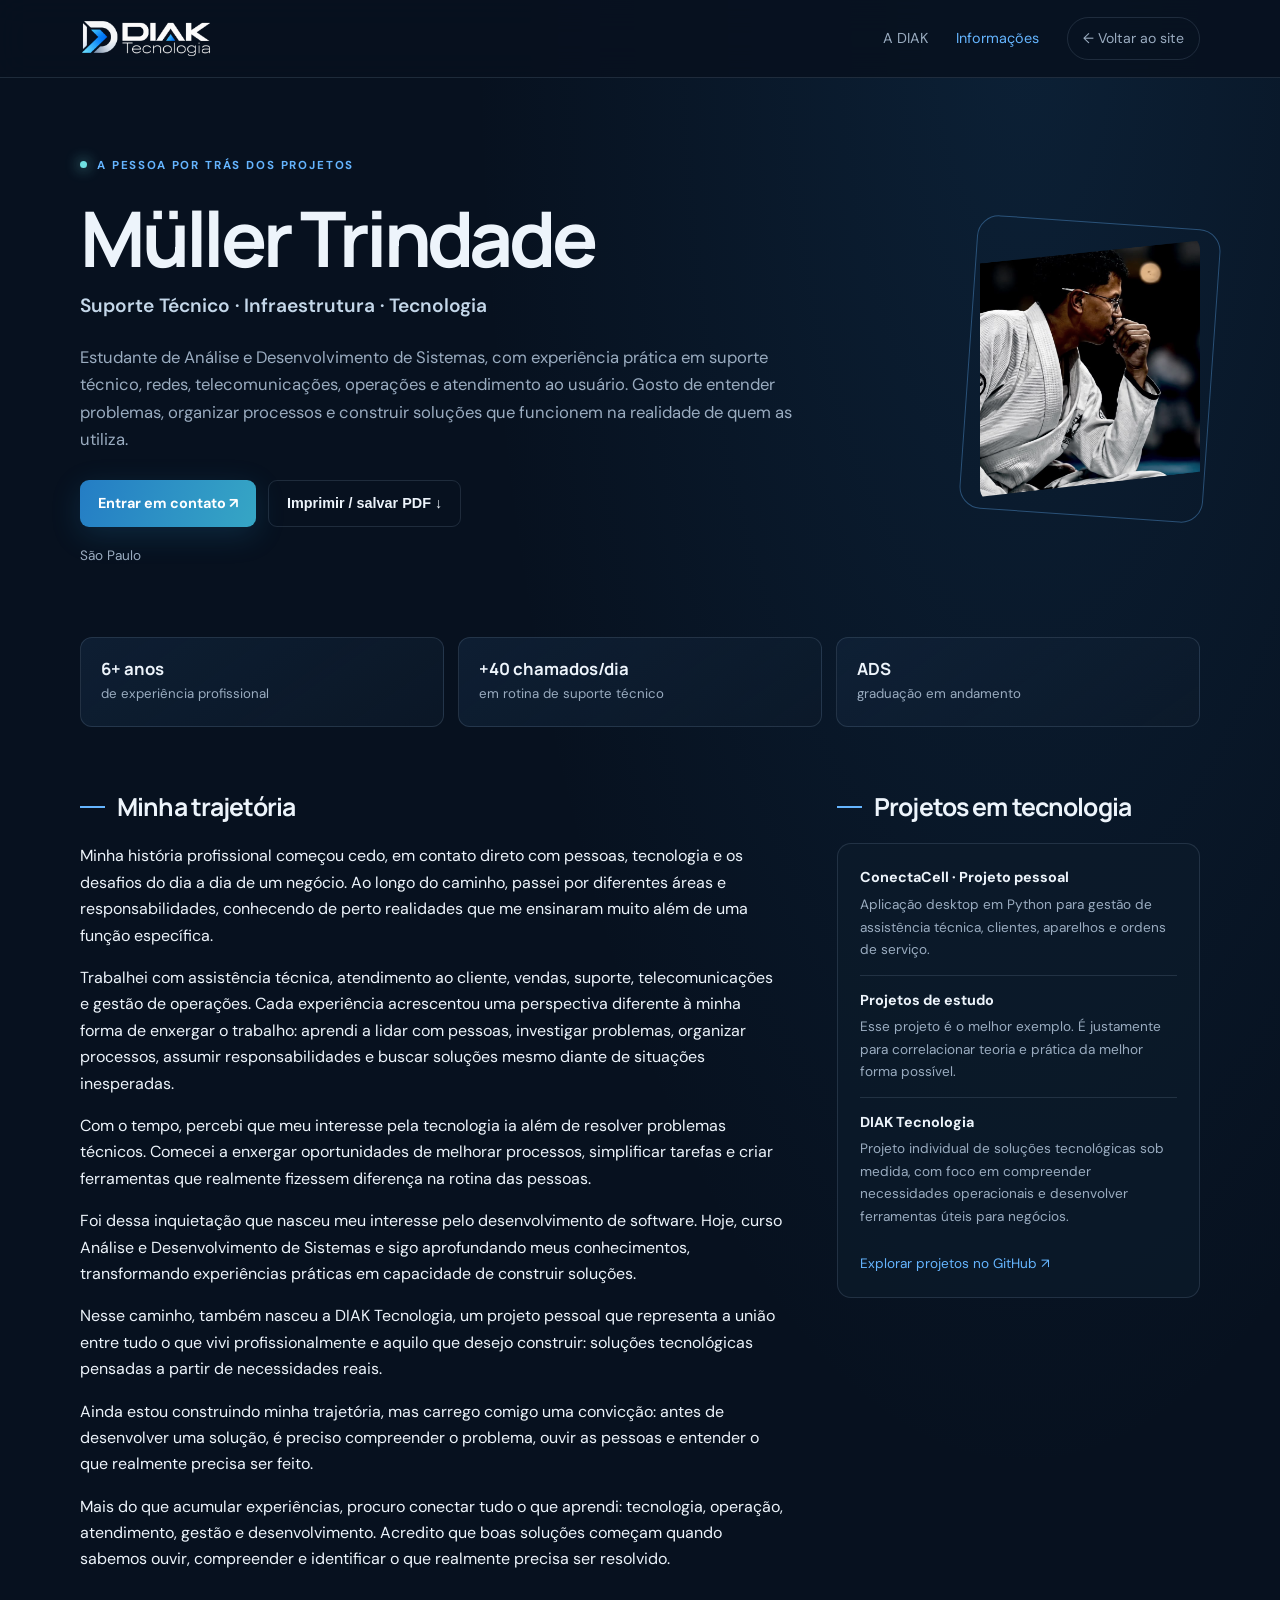
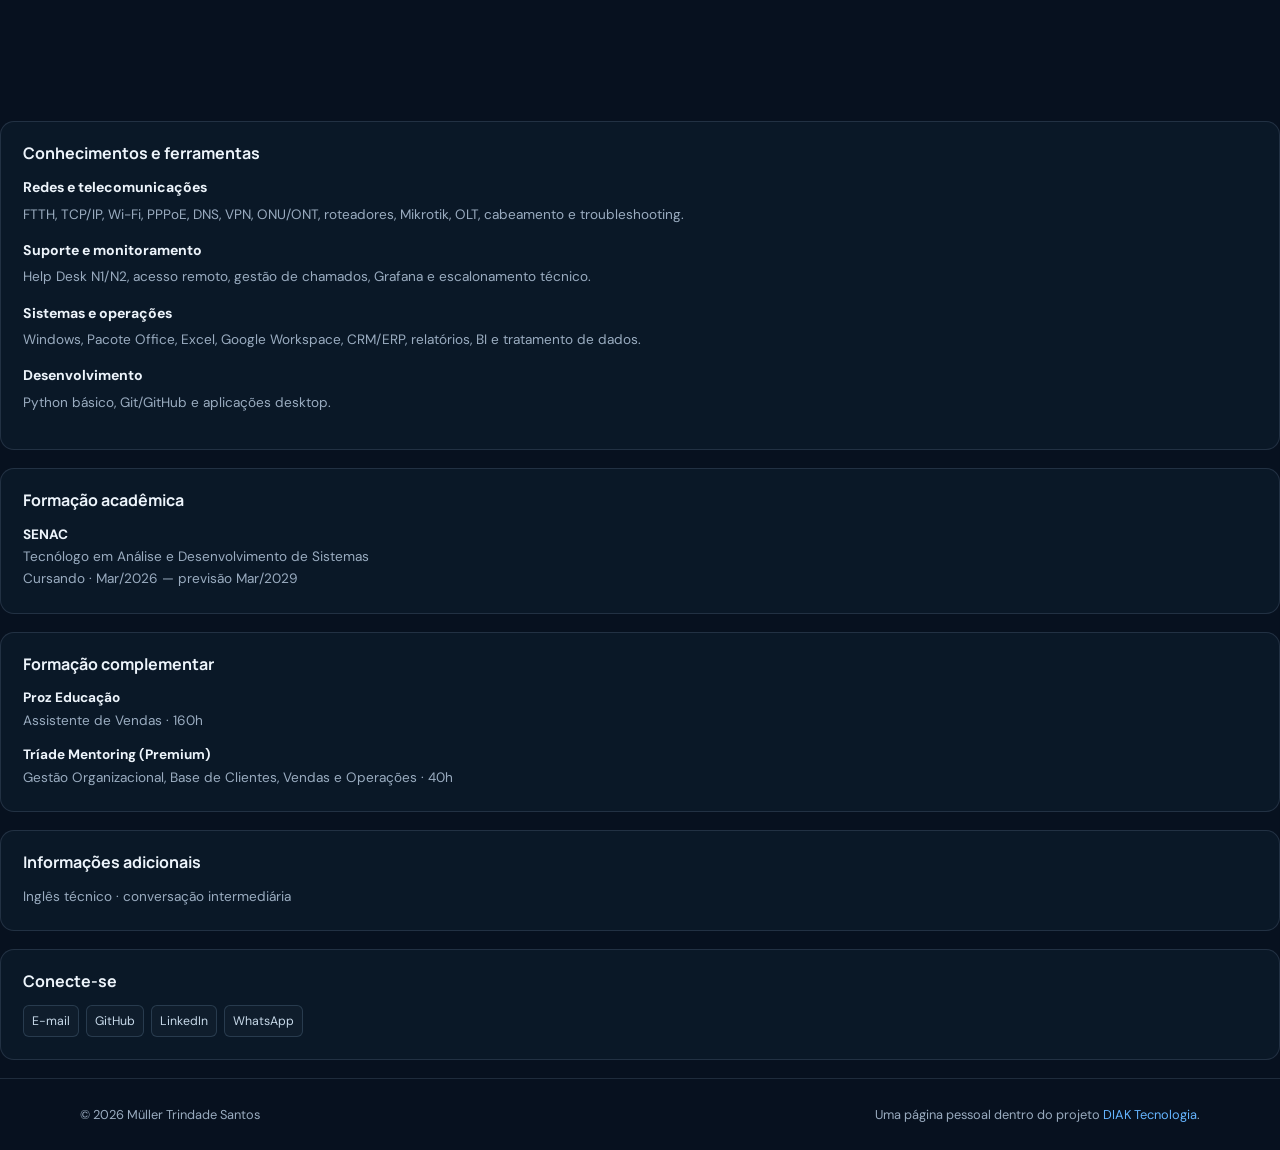
==== curriculo.html @ 53fdacf6 "adicionei a sessão 'sobre mim' e dei uns ajustes no site" ====
<!doctype html>
<html lang="pt-BR">
<head>
  <meta charset="utf-8">
  <meta name="viewport" content="width=device-width, initial-scale=1">
  <meta name="theme-color" content="#07111f">
  <meta name="color-scheme" content="dark">
  <meta name="description" content="Informações profissionais de Müller Trindade — suporte técnico, infraestrutura, telecomunicações e desenvolvimento de software.">
  <meta property="og:type" content="website">
  <meta property="og:title" content="Müller Trindade — Informações">
  <meta property="og:description" content="Experiência em suporte técnico, telecomunicações, operações e desenvolvimento de software.">
  <title>O Müller | DIAK Tecnologia</title>
  <link rel="icon" type="image/svg+xml" href="assets/favicon.svg">
  <link rel="preconnect" href="https://fonts.googleapis.com">
  <link rel="preconnect" href="https://fonts.gstatic.com" crossorigin>
  <link href="https://fonts.googleapis.com/css2?family=DM+Sans:wght@400;500;600;700&family=Manrope:wght@400;500;600;700;800&display=swap" rel="stylesheet">
  <style>
    :root{color-scheme:dark;--bg:#07111f;--surface:#0d1b2b;--surface2:#102238;--line:rgba(173,201,230,.14);--text:#edf4fb;--muted:#9aacc0;--blue:#65b5ff;--cyan:#70e0e2;--max:1120px}
    *{box-sizing:border-box}html{scroll-behavior:smooth}body{margin:0;background:radial-gradient(ellipse at 80% 0%,rgba(35,108,166,.17),transparent 38%),var(--bg);color:var(--text);font-family:'DM Sans',sans-serif;line-height:1.65}a{color:inherit;text-decoration:none}.container{width:min(var(--max),calc(100% - 44px));margin:auto}.skip{position:absolute;left:-9999px}.skip:focus{left:16px;top:16px;background:#fff;color:#07111f;padding:10px;z-index:10}
    .topbar{height:78px;border-bottom:1px solid var(--line);background:rgba(7,17,31,.86);backdrop-filter:blur(16px);position:sticky;top:0;z-index:5}.topbar-inner{height:100%;display:flex;align-items:center;justify-content:space-between}.brand img{width:132px;height:auto;display:block}.nav{display:flex;gap:28px;align-items:center;font-size:.9rem;color:var(--muted)}.nav a:hover,.nav a[aria-current=page]{color:var(--blue)}.back{border:1px solid var(--line);padding:9px 15px;border-radius:999px;font-size:.88rem}.back:hover{border-color:var(--blue);color:var(--blue)}
    .hero{padding:78px 0 56px}.hero-grid{display:grid;grid-template-columns:1fr 260px;gap:56px;align-items:center}.eyebrow,.kicker{font-size:.72rem;letter-spacing:.16em;text-transform:uppercase;color:var(--blue);font-weight:700}.eyebrow:before{content:'';display:inline-block;width:7px;height:7px;border-radius:50%;background:var(--cyan);margin:0 10px 1px 0;box-shadow:0 0 14px var(--cyan)}h1,h2,h3{font-family:Manrope,sans-serif;line-height:1.16;margin:0}h1{font-size:clamp(2.6rem,6vw,4.8rem);letter-spacing:-.055em;margin:18px 0 8px}.role{font-size:clamp(1rem,2vw,1.2rem);color:#c4d7e9;font-weight:600}.intro{max-width:720px;color:var(--muted);font-size:1.04rem;margin:22px 0 26px}.actions{display:flex;gap:12px;flex-wrap:wrap}.btn{display:inline-flex;align-items:center;gap:9px;padding:12px 18px;border-radius:9px;background:linear-gradient(110deg,#247dc5,#36a6c5);color:white;font-weight:700;font-size:.9rem;box-shadow:0 8px 30px rgba(34,133,190,.2)}.btn.secondary{background:transparent;border:1px solid var(--line);box-shadow:none;color:var(--text)}.portrait-wrap{position:relative;justify-self:end}.portrait-wrap:before{content:'';position:absolute;inset:-12px;border:1px solid rgba(101,181,255,.35);border-radius:22px;transform:rotate(4deg)}.portrait{display:block;width:220px;height:270px;object-fit:cover;object-position:center 25%;border-radius:16px;position:relative;filter:saturate(.82)}.location{margin-top:18px;color:var(--muted);font-size:.85rem}
    .quick{display:grid;grid-template-columns:repeat(3,1fr);gap:14px;margin:0 auto 66px}.quick-card{padding:19px 20px;border:1px solid var(--line);border-radius:12px;background:linear-gradient(145deg,rgba(16,34,56,.8),rgba(13,27,43,.65))}.quick-card strong{display:block;font:700 1.05rem Manrope,sans-serif}.quick-card span{font-size:.83rem;color:var(--muted)}
    .content-grid{display:grid;grid-template-columns:minmax(0,1.55fr) minmax(260px,.8fr);gap:54px;padding-bottom:88px}.section{margin-bottom:44px}.section-head{display:flex;align-items:center;gap:12px;margin-bottom:22px}.section-head:before{content:'';width:25px;height:2px;background:var(--blue)}h2{font-size:1.55rem;letter-spacing:-.035em}.timeline{display:grid;gap:22px}.job{padding:0 0 0 20px;border-left:1px solid rgba(101,181,255,.3);position:relative}.job:before{content:'';position:absolute;left:-5px;top:7px;width:9px;height:9px;background:var(--blue);border-radius:50%;box-shadow:0 0 14px rgba(101,181,255,.5)}.job-top{display:flex;justify-content:space-between;gap:16px;align-items:baseline;flex-wrap:wrap}.job h3{font-size:1.03rem}.job time{font-size:.78rem;color:var(--blue);white-space:nowrap}.job .position{color:#c2d2e1;font-size:.9rem;margin:3px 0 8px}.job ul{padding-left:18px;margin:0;color:var(--muted);font-size:.9rem}.job li+li{margin-top:5px}
    .panel{background:rgba(13,27,43,.76);border:1px solid var(--line);border-radius:14px;padding:22px;margin-bottom:18px}.panel h3{font-size:1rem;margin-bottom:14px}.skill{margin:13px 0}.skill strong{display:block;font-size:.88rem;margin-bottom:4px}.skill p,.panel p{margin:0;color:var(--muted);font-size:.85rem}.tag-list{display:flex;flex-wrap:wrap;gap:7px}.tag{font-size:.77rem;color:#c7d9e9;border:1px solid rgba(139,178,215,.2);border-radius:6px;padding:5px 8px;background:rgba(255,255,255,.025)}.project{padding:13px 0;border-top:1px solid var(--line)}.project:first-of-type{border-top:0;padding-top:0}.project strong{display:block;font-size:.9rem}.project p{margin-top:4px}.education{color:var(--muted);font-size:.88rem}.education strong{color:var(--text);display:block}.footer{border-top:1px solid var(--line);padding:25px 0;color:var(--muted);font-size:.8rem}.footer-inner{display:flex;justify-content:space-between;gap:16px;flex-wrap:wrap}.footer a{color:var(--blue)}
    @media(max-width:760px){.container{width:min(100% - 32px,var(--max))}.topbar{height:68px}.nav{gap:14px;font-size:.8rem}.nav a:first-child{display:none}.hero{padding:54px 0 38px}.hero-grid{grid-template-columns:1fr 120px;gap:20px}.portrait{width:116px;height:150px}.portrait-wrap:before{inset:-7px}.intro{font-size:.95rem}.quick{gap:8px;margin-bottom:48px}.quick-card{padding:13px 11px}.quick-card strong{font-size:.9rem}.quick-card span{font-size:.72rem}.content-grid{grid-template-columns:1fr;gap:0;padding-bottom:55px}.side-column{display:grid;grid-template-columns:1fr 1fr;gap:12px}.panel{margin:0;padding:17px}.job-top{display:block}.job time{display:block;margin-top:3px}}
    @media(max-width:440px){.hero-grid{grid-template-columns:1fr 94px}.portrait{width:92px;height:124px}.nav{gap:10px}.back{padding:8px 11px}.quick{grid-template-columns:1fr}.quick-card{display:flex;justify-content:space-between;align-items:center}.side-column{grid-template-columns:1fr}h1{font-size:2.55rem}}
    @media print{body{background:#fff;color:#172433}.topbar,.actions,.footer{display:none}.hero{padding:24px 0}.intro,.job ul,.job .position,.panel p,.education{color:#435466}.quick-card,.panel{background:#fff;border-color:#ccd6df}.tag{color:#24384b;border-color:#ccd6df}.portrait-wrap:before{display:none}.portrait{width:130px;height:160px}.content-grid{gap:30px}.section{break-inside:avoid}.job{break-inside:avoid}}
  </style>
</head>
<body>
  <a class="skip" href="#conteudo">Ir para o conteúdo</a>
  <header class="topbar"><div class="container topbar-inner"><a class="brand" href="index.html" aria-label="DIAK Tecnologia — página inicial"><img src="assets/logo-para-fundo-escuro.png" alt="DIAK Tecnologia"></a><nav class="nav" aria-label="Navegação"><a href="index.html#sobre">A DIAK</a><a href="#experiencia" aria-current="page">Informações</a><a class="back" href="index.html">← Voltar ao site</a></nav></div></header>
  <main id="conteudo">
    <section class="hero"><div class="container hero-grid"><div><div class="eyebrow">A PESSOA POR TRÁS DOS PROJETOS</div><h1>Müller Trindade<br></h1><div class="role">Suporte Técnico · Infraestrutura · Tecnologia</div><p class="intro">Estudante de Análise e Desenvolvimento de Sistemas, com experiência prática em suporte técnico, redes, telecomunicações, operações e atendimento ao usuário. Gosto de entender problemas, organizar processos e construir soluções que funcionem na realidade de quem as utiliza.</p><div class="actions"><a class="btn" href="mailto:mullerrubenstrindade@gmail.com">Entrar em contato ↗</a><button class="btn secondary" type="button" onclick="window.print()">Imprimir / salvar PDF ↓</button></div><p class="location"> São Paulo </p></div><div class="portrait-wrap"><img class="portrait" src="assets/muller-trindade1.jpeg" alt="Retrato de Müller Trindade"></div></div></section>
    <div class="container"><section class="quick" aria-label="Destaques profissionais"><div class="quick-card"><strong>6+ anos</strong><span>de experiência profissional</span></div><div class="quick-card"><strong>+40 chamados/dia</strong><span>em rotina de suporte técnico</span></div><div class="quick-card"><strong>ADS</strong><span>graduação em andamento</span></div></section></div>
    <div class="container content-grid">
      
<section class="section" id="trajetoria">
  <div class="section-head">
    <h2>Minha trajetória</h2>
  </div>

  <div class="trajectory-content">
    <p>
        Minha história profissional começou cedo, em contato direto com pessoas, tecnologia e os desafios do dia a dia de um negócio. Ao longo do caminho, passei por diferentes áreas e responsabilidades, conhecendo de perto realidades que me ensinaram muito além de uma função específica.</p><p>Trabalhei com assistência técnica, atendimento ao cliente, vendas, suporte, telecomunicações e gestão de operações. Cada experiência acrescentou uma perspectiva diferente à minha forma de enxergar o trabalho: aprendi a lidar com pessoas, investigar problemas, organizar processos, assumir responsabilidades e buscar soluções mesmo diante de situações inesperadas.</p><p>Com o tempo, percebi que meu interesse pela tecnologia ia além de resolver problemas técnicos. Comecei a enxergar oportunidades de melhorar processos, simplificar tarefas e criar ferramentas que realmente fizessem diferença na rotina das pessoas.</p><p>Foi dessa inquietação que nasceu meu interesse pelo desenvolvimento de software. Hoje, curso Análise e Desenvolvimento de Sistemas e sigo aprofundando meus conhecimentos, transformando experiências práticas em capacidade de construir soluções.    </p><p>Nesse caminho, também nasceu a DIAK Tecnologia, um projeto pessoal que representa a união entre tudo o que vivi profissionalmente e aquilo que desejo construir: soluções tecnológicas pensadas a partir de necessidades reais.    </p><p>
        Ainda estou construindo minha trajetória, mas carrego comigo uma convicção: antes de desenvolver uma solução, é preciso compreender o problema, ouvir as pessoas e entender o que realmente precisa ser feito.<p>Mais do que acumular experiências, procuro conectar tudo o que aprendi: tecnologia, operação, atendimento, gestão e desenvolvimento. Acredito que boas soluções começam quando sabemos ouvir, compreender e identificar o que realmente precisa ser resolvido.     
    </p>
  </div>
</section></section>
        <section class="section"><div class="section-head"><h2>Projetos em tecnologia</h2></div><div class="panel"><div class="project"><strong>ConectaCell · Projeto pessoal</strong><p>Aplicação desktop em Python para gestão de assistência técnica, clientes, aparelhos e ordens de serviço.</p></div><div class="project"><strong>Projetos de estudo</strong><p>Esse projeto é o melhor exemplo. É justamente para correlacionar teoria e prática da melhor forma possível.</p></div><div class="project"><strong>DIAK Tecnologia</strong><p>Projeto individual de soluções tecnológicas sob medida, com foco em compreender necessidades operacionais e desenvolver ferramentas úteis para negócios.</p></div><p style="margin-top:12px"><a href="https://github.com/mullerrtrindade" target="_blank" rel="noopener noreferrer" style="color:var(--blue)">Explorar projetos no GitHub ↗</a></p></div></section>
      </div>
      <aside class="side-column">
        <section class="panel"><h3>Conhecimentos e ferramentas</h3><div class="skill"><strong>Redes e telecomunicações</strong><p>FTTH, TCP/IP, Wi-Fi, PPPoE, DNS, VPN, ONU/ONT, roteadores, Mikrotik, OLT, cabeamento e troubleshooting.</p></div><div class="skill"><strong>Suporte e monitoramento</strong><p>Help Desk N1/N2, acesso remoto, gestão de chamados, Grafana e escalonamento técnico.</p></div><div class="skill"><strong>Sistemas e operações</strong><p>Windows, Pacote Office, Excel, Google Workspace, CRM/ERP, relatórios, BI e tratamento de dados.</p></div><div class="skill"><strong>Desenvolvimento</strong><p>Python básico, Git/GitHub e aplicações desktop.</p></div></section>
        <section class="panel"><h3>Formação acadêmica</h3><p class="education"><strong>SENAC</strong>Tecnólogo em Análise e Desenvolvimento de Sistemas<br>Cursando · Mar/2026 — previsão Mar/2029</p></section>
        <section class="panel"><h3>Formação complementar</h3><p class="education"><strong>Proz Educação</strong>Assistente de Vendas · 160h</p><p class="education" style="margin-top:12px"><strong>Tríade Mentoring (Premium)</strong>Gestão Organizacional, Base de Clientes, Vendas e Operações · 40h</p></section>
        <section class="panel"><h3>Informações adicionais</h3><p>Inglês técnico · conversação intermediária</p></section>
        <section class="panel"><h3>Conecte-se</h3><div class="tag-list"><a class="tag" href="mailto:mullerrubenstrindade@gmail.com">E-mail</a><a class="tag" href="https://github.com/mullerrtrindade" target="_blank" rel="noopener noreferrer">GitHub</a><a class="tag" href="https://linkedin.com/in/mullerrtrindade" target="_blank" rel="noopener noreferrer">LinkedIn</a><a class="tag" href="https://wa.me/5511913634616" target="_blank" rel="noopener noreferrer">WhatsApp</a></div></section>
      </aside>
    </div>
  </main>
  <footer class="footer"><div class="container footer-inner"><span>© 2026 Müller Trindade Santos</span><span>Uma página pessoal dentro do projeto <a href="index.html">DIAK Tecnologia</a>.</span></div></footer>
</body>
</html>
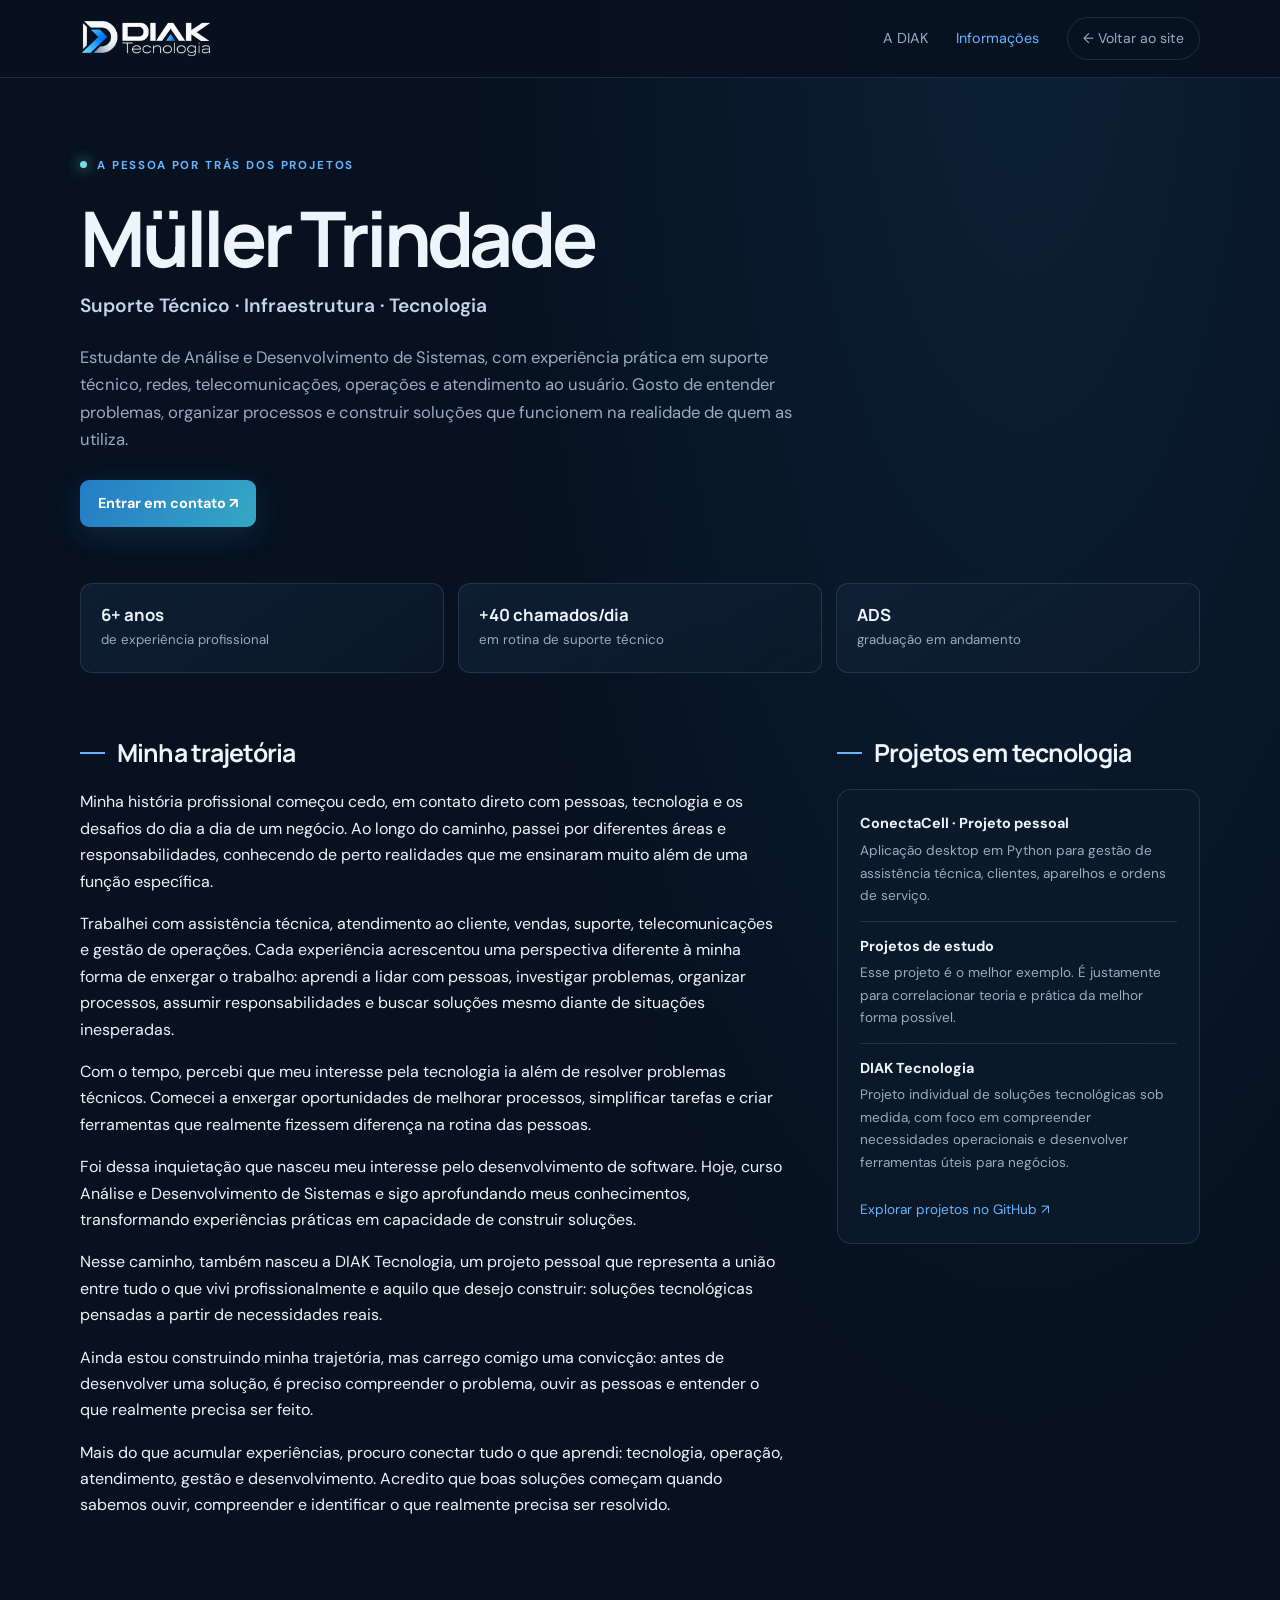
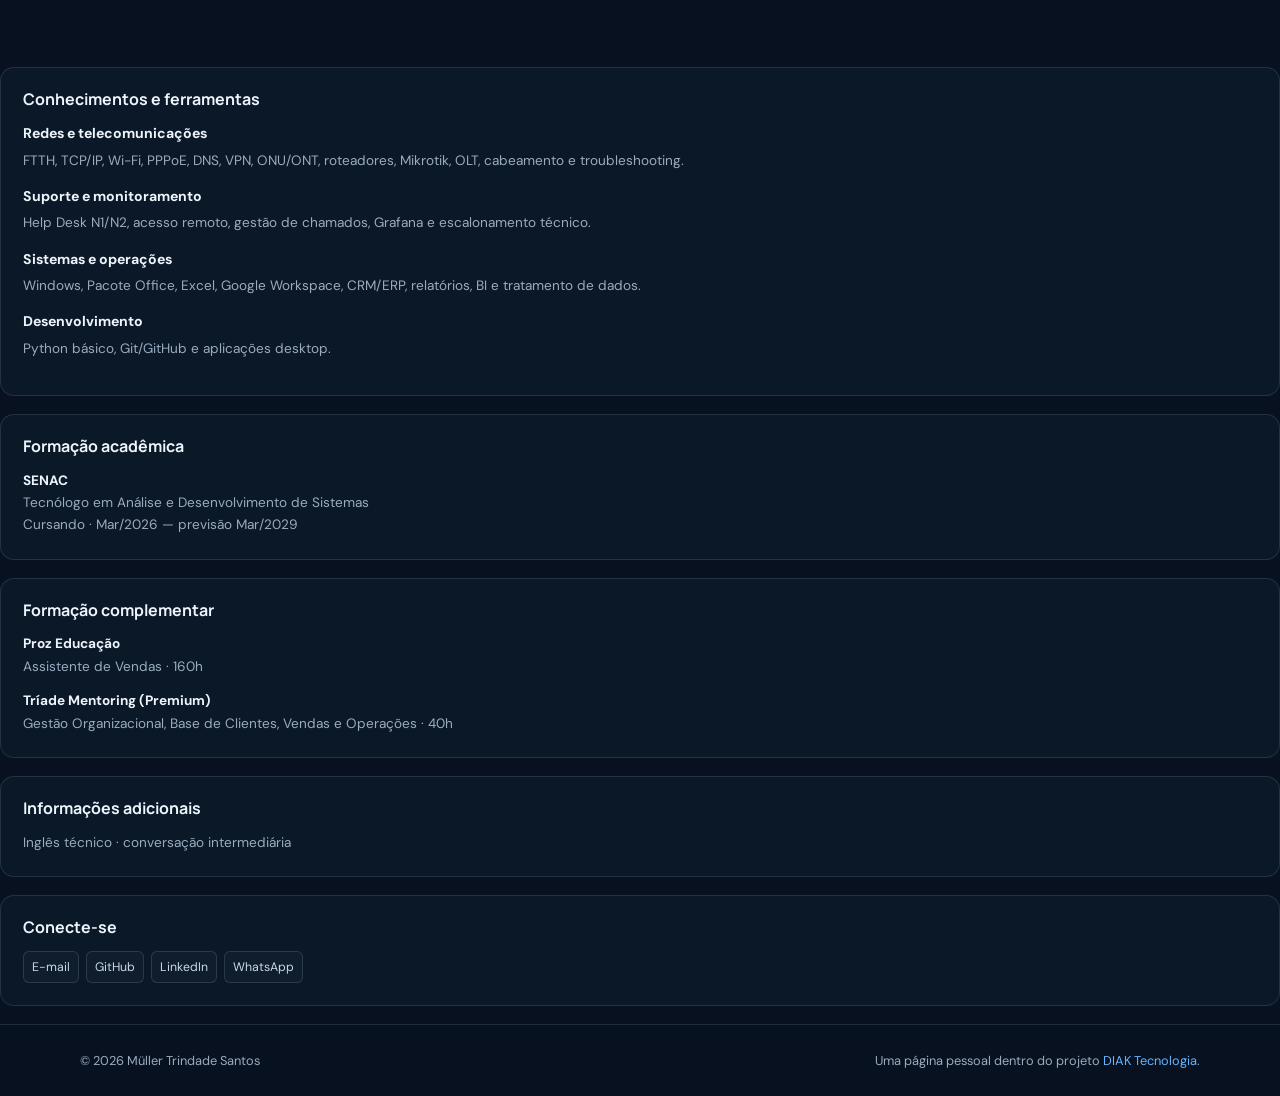
==== commit 0c2116e2: "função impressão removida" ====
--- a/curriculo.html
+++ b/curriculo.html
@@ -31,7 +31,7 @@
   <a class="skip" href="#conteudo">Ir para o conteúdo</a>
   <header class="topbar"><div class="container topbar-inner"><a class="brand" href="index.html" aria-label="DIAK Tecnologia — página inicial"><img src="assets/logo-para-fundo-escuro.png" alt="DIAK Tecnologia"></a><nav class="nav" aria-label="Navegação"><a href="index.html#sobre">A DIAK</a><a href="#experiencia" aria-current="page">Informações</a><a class="back" href="index.html">← Voltar ao site</a></nav></div></header>
   <main id="conteudo">
-    <section class="hero"><div class="container hero-grid"><div><div class="eyebrow">A PESSOA POR TRÁS DOS PROJETOS</div><h1>Müller Trindade<br></h1><div class="role">Suporte Técnico · Infraestrutura · Tecnologia</div><p class="intro">Estudante de Análise e Desenvolvimento de Sistemas, com experiência prática em suporte técnico, redes, telecomunicações, operações e atendimento ao usuário. Gosto de entender problemas, organizar processos e construir soluções que funcionem na realidade de quem as utiliza.</p><div class="actions"><a class="btn" href="mailto:mullerrubenstrindade@gmail.com">Entrar em contato ↗</a><button class="btn secondary" type="button" onclick="window.print()">Imprimir / salvar PDF ↓</button></div><p class="location"> São Paulo </p></div><div class="portrait-wrap"><img class="portrait" src="assets/muller-trindade1.jpeg" alt="Retrato de Müller Trindade"></div></div></section>
+    <section class="hero"><div class="container hero-grid"><div><div class="eyebrow">A PESSOA POR TRÁS DOS PROJETOS</div><h1>Müller Trindade<br></h1><div class="role">Suporte Técnico · Infraestrutura · Tecnologia</div><p class="intro">Estudante de Análise e Desenvolvimento de Sistemas, com experiência prática em suporte técnico, redes, telecomunicações, operações e atendimento ao usuário. Gosto de entender problemas, organizar processos e construir soluções que funcionem na realidade de quem as utiliza.</p><div class="actions"><a class="btn" href="mailto:mullerrubenstrindade@gmail.com">Entrar em contato ↗</a></section>
     <div class="container"><section class="quick" aria-label="Destaques profissionais"><div class="quick-card"><strong>6+ anos</strong><span>de experiência profissional</span></div><div class="quick-card"><strong>+40 chamados/dia</strong><span>em rotina de suporte técnico</span></div><div class="quick-card"><strong>ADS</strong><span>graduação em andamento</span></div></section></div>
     <div class="container content-grid">
       
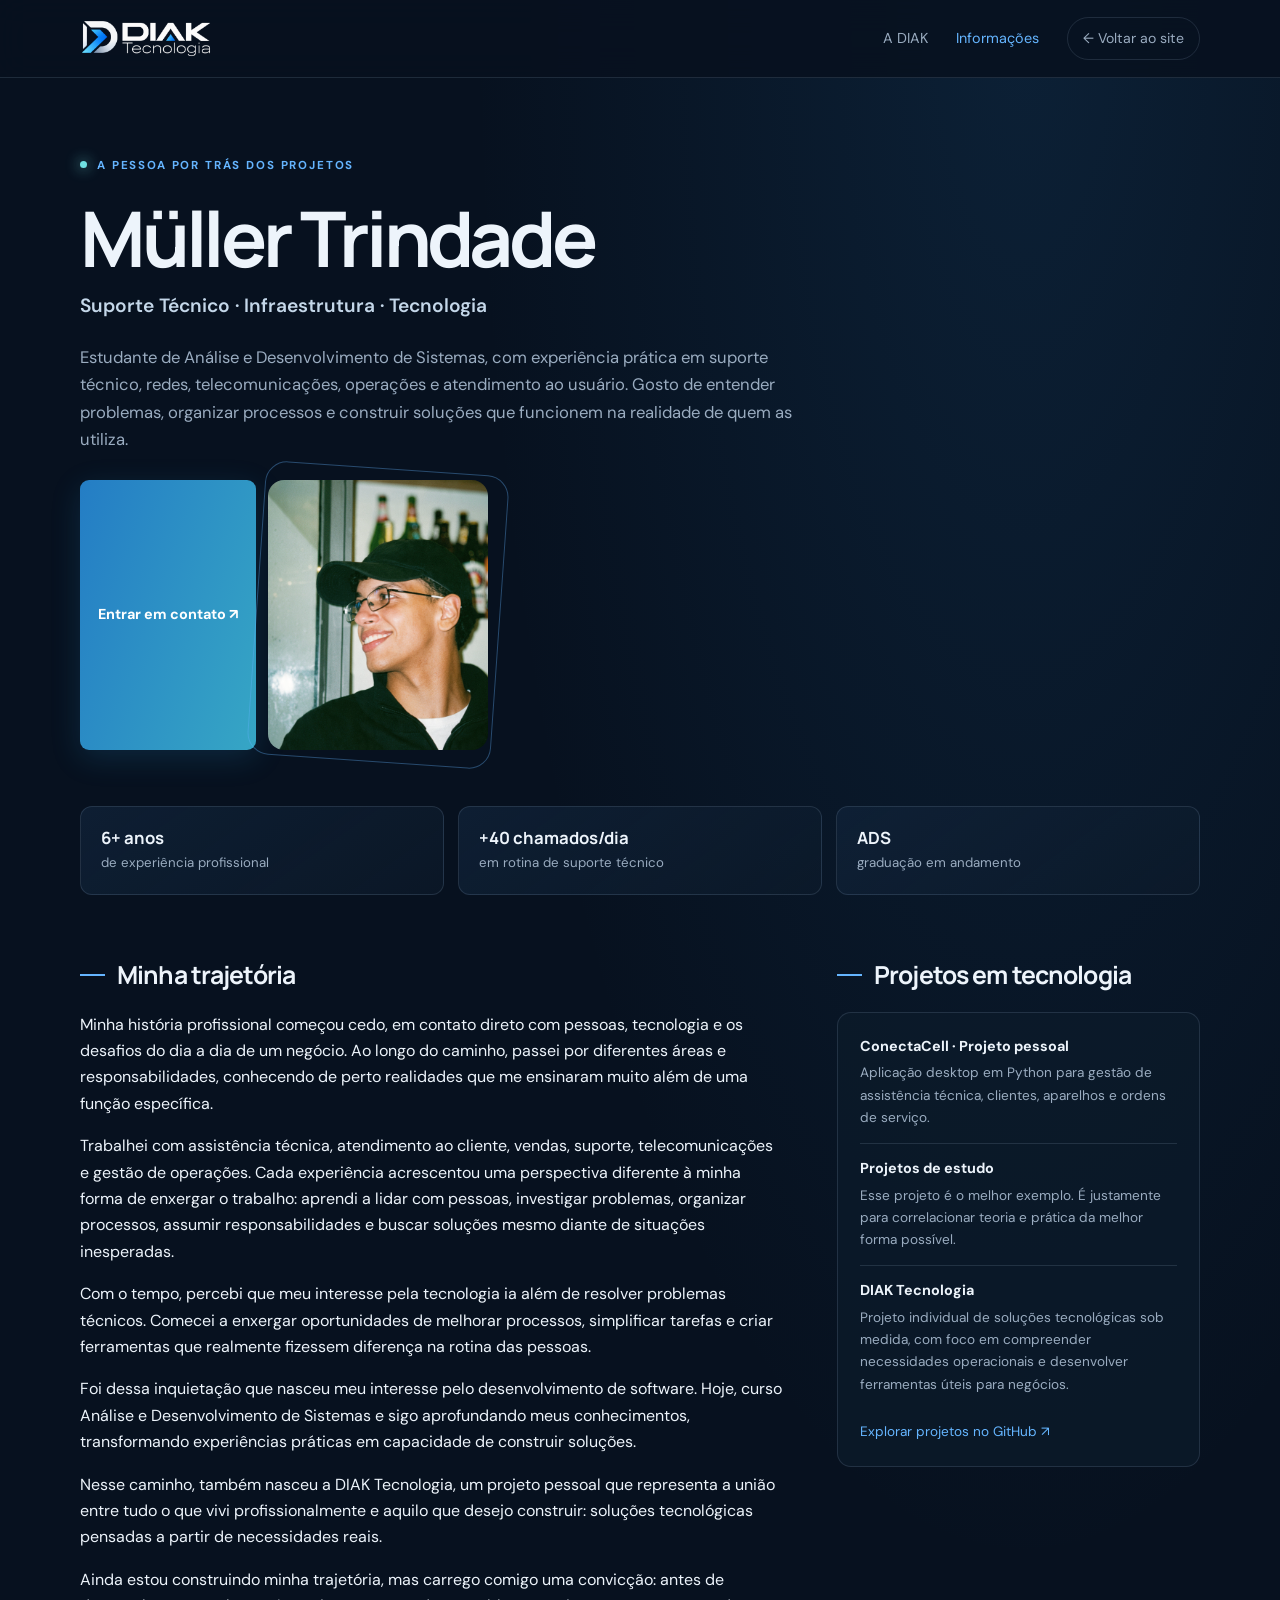
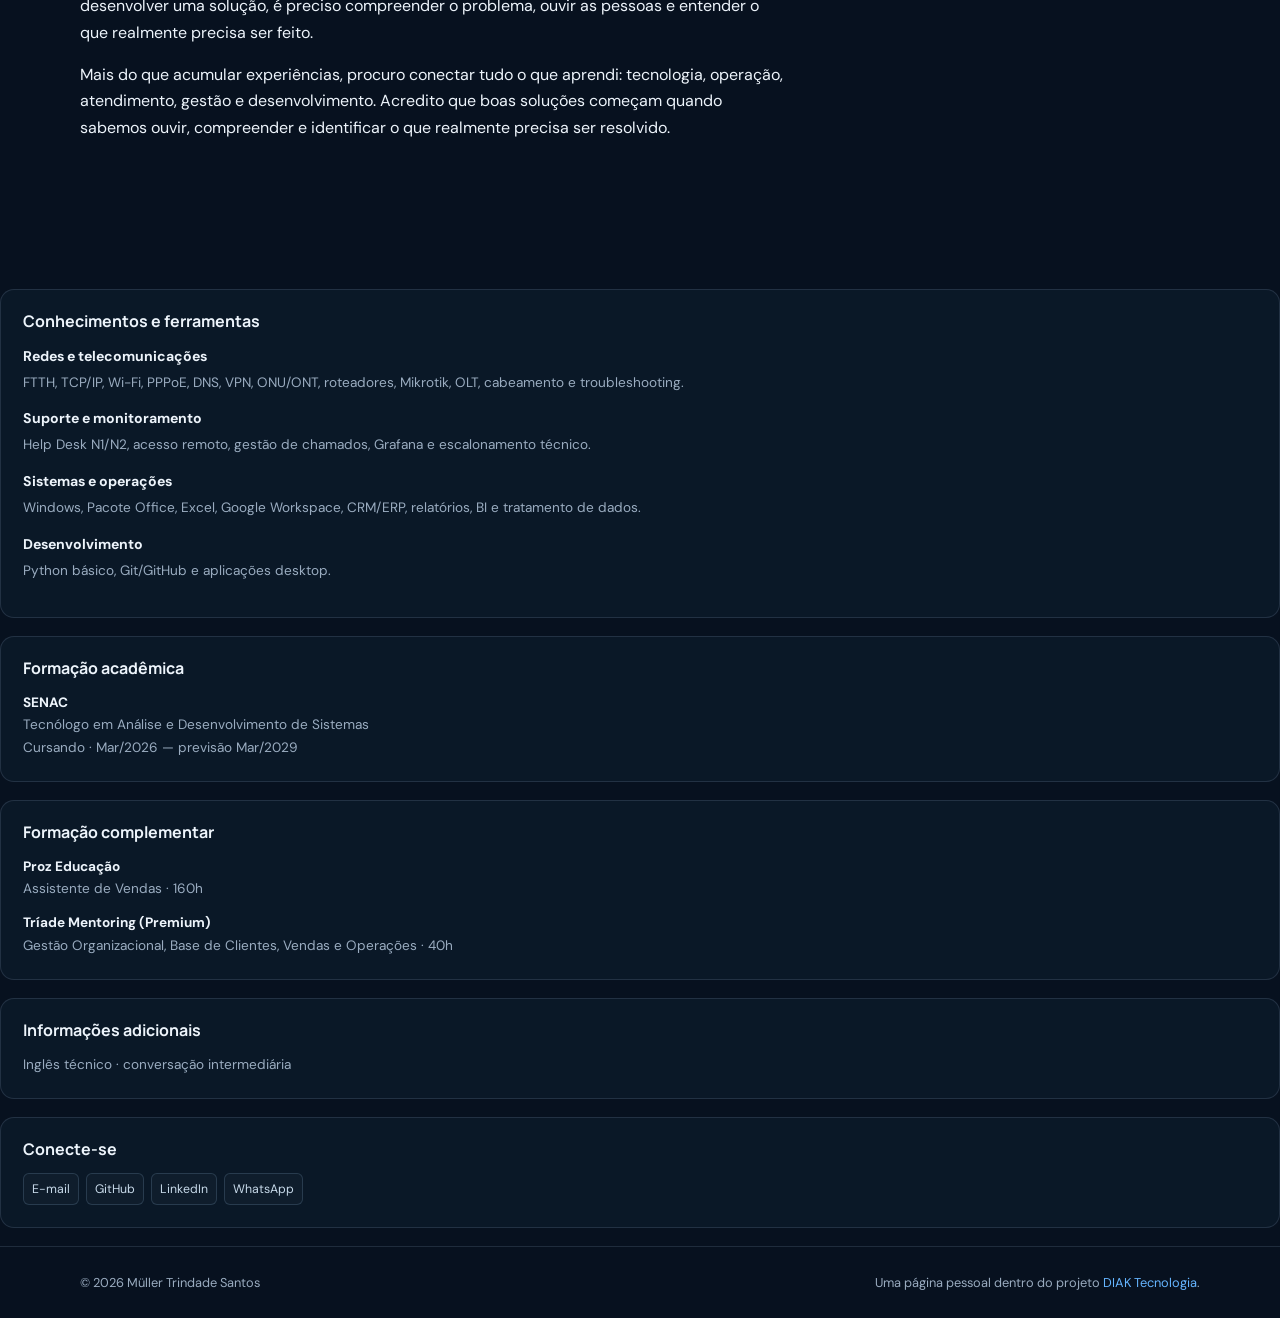
==== commit ab012740: "Adicionei a foto novamente, havia removido sem querer kkkkk" ====
--- a/curriculo.html
+++ b/curriculo.html
@@ -31,7 +31,7 @@
   <a class="skip" href="#conteudo">Ir para o conteúdo</a>
   <header class="topbar"><div class="container topbar-inner"><a class="brand" href="index.html" aria-label="DIAK Tecnologia — página inicial"><img src="assets/logo-para-fundo-escuro.png" alt="DIAK Tecnologia"></a><nav class="nav" aria-label="Navegação"><a href="index.html#sobre">A DIAK</a><a href="#experiencia" aria-current="page">Informações</a><a class="back" href="index.html">← Voltar ao site</a></nav></div></header>
   <main id="conteudo">
-    <section class="hero"><div class="container hero-grid"><div><div class="eyebrow">A PESSOA POR TRÁS DOS PROJETOS</div><h1>Müller Trindade<br></h1><div class="role">Suporte Técnico · Infraestrutura · Tecnologia</div><p class="intro">Estudante de Análise e Desenvolvimento de Sistemas, com experiência prática em suporte técnico, redes, telecomunicações, operações e atendimento ao usuário. Gosto de entender problemas, organizar processos e construir soluções que funcionem na realidade de quem as utiliza.</p><div class="actions"><a class="btn" href="mailto:mullerrubenstrindade@gmail.com">Entrar em contato ↗</a></section>
+    <section class="hero"><div class="container hero-grid"><div><div class="eyebrow">A PESSOA POR TRÁS DOS PROJETOS</div><h1>Müller Trindade<br></h1><div class="role">Suporte Técnico · Infraestrutura · Tecnologia</div><p class="intro">Estudante de Análise e Desenvolvimento de Sistemas, com experiência prática em suporte técnico, redes, telecomunicações, operações e atendimento ao usuário. Gosto de entender problemas, organizar processos e construir soluções que funcionem na realidade de quem as utiliza.</p><div class="actions"><a class="btn" href="mailto:mullerrubenstrindade@gmail.com">Entrar em contato ↗</a><div class="portrait-wrap"><img class="portrait" src="assets/muller-trindade.jpeg" alt="Retrato de Müller Trindade"></div></div></section>
     <div class="container"><section class="quick" aria-label="Destaques profissionais"><div class="quick-card"><strong>6+ anos</strong><span>de experiência profissional</span></div><div class="quick-card"><strong>+40 chamados/dia</strong><span>em rotina de suporte técnico</span></div><div class="quick-card"><strong>ADS</strong><span>graduação em andamento</span></div></section></div>
     <div class="container content-grid">
       
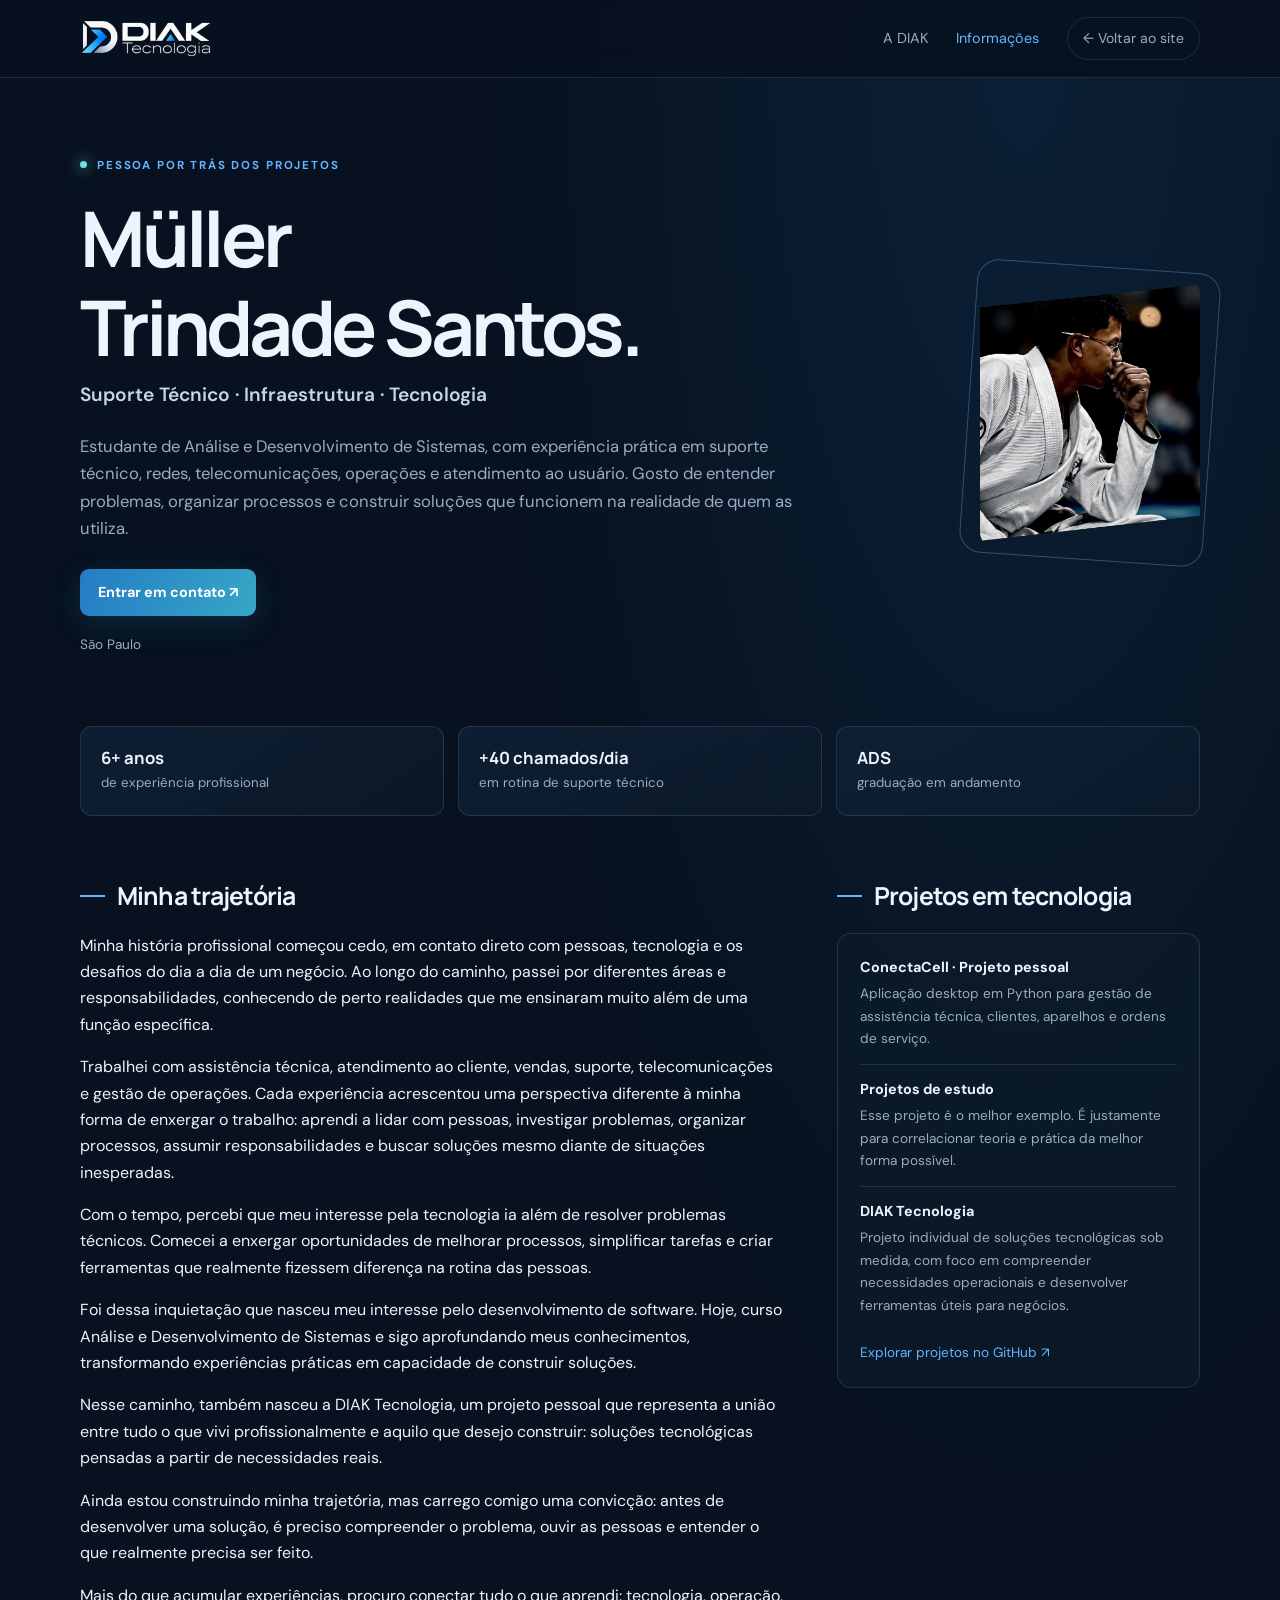
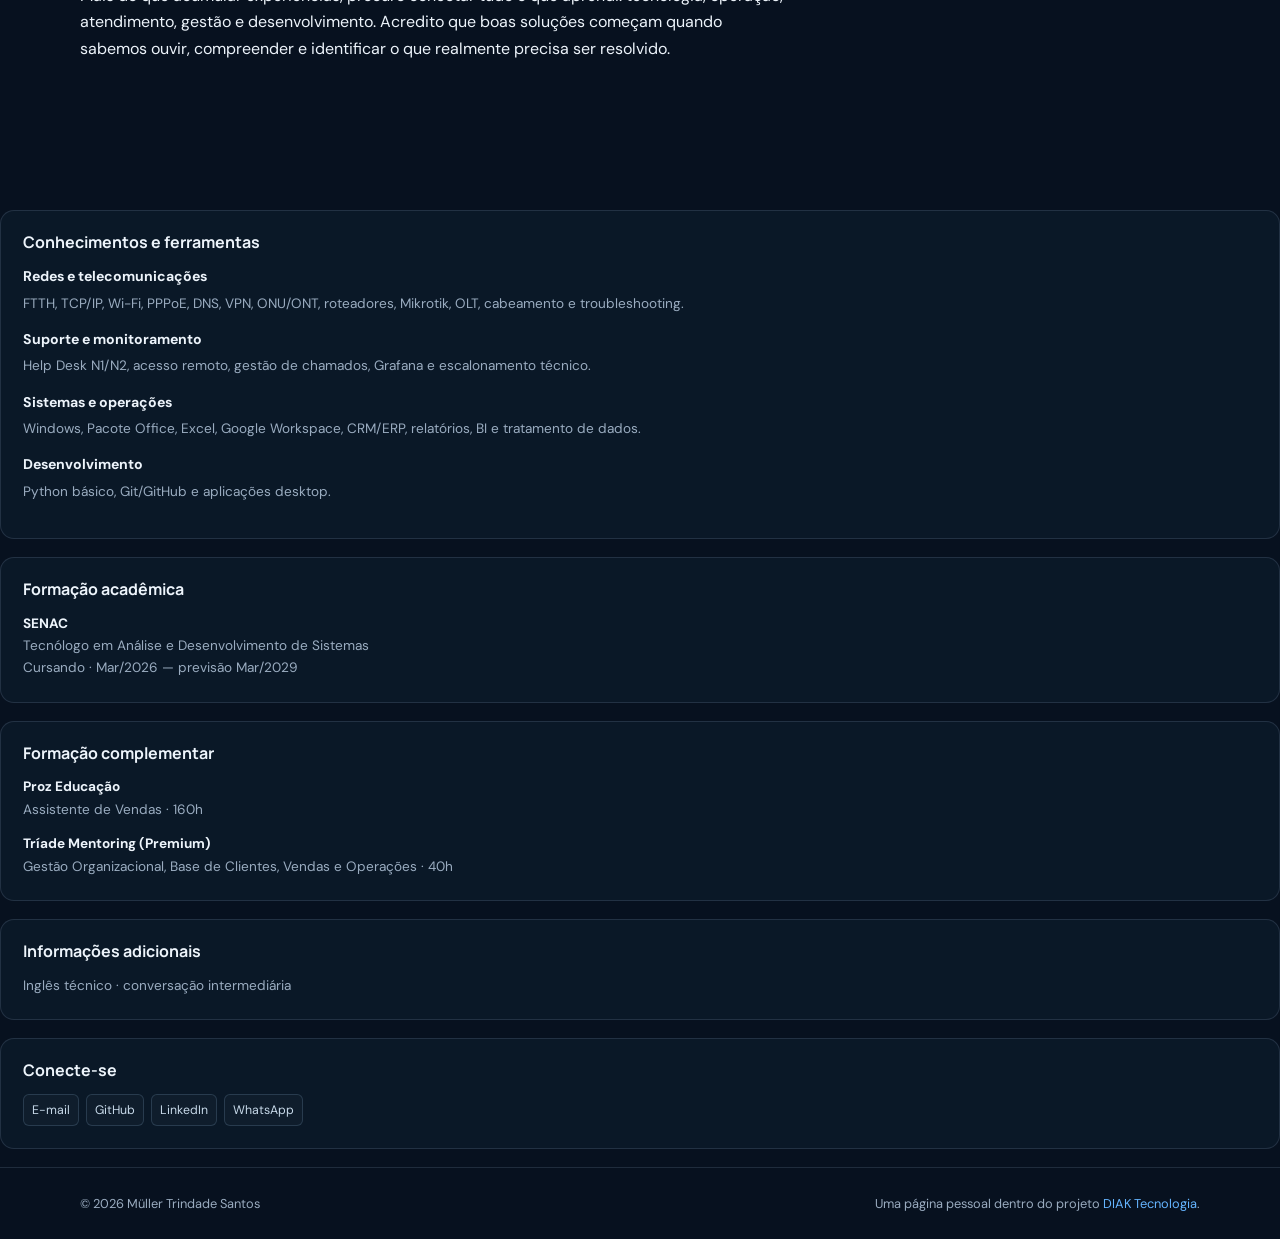
==== commit 8c6bfbbb: "erro na formatação do html corrigido kkkkkkkk" ====
--- a/curriculo.html
+++ b/curriculo.html
@@ -31,7 +31,7 @@
   <a class="skip" href="#conteudo">Ir para o conteúdo</a>
   <header class="topbar"><div class="container topbar-inner"><a class="brand" href="index.html" aria-label="DIAK Tecnologia — página inicial"><img src="assets/logo-para-fundo-escuro.png" alt="DIAK Tecnologia"></a><nav class="nav" aria-label="Navegação"><a href="index.html#sobre">A DIAK</a><a href="#experiencia" aria-current="page">Informações</a><a class="back" href="index.html">← Voltar ao site</a></nav></div></header>
   <main id="conteudo">
-    <section class="hero"><div class="container hero-grid"><div><div class="eyebrow">A PESSOA POR TRÁS DOS PROJETOS</div><h1>Müller Trindade<br></h1><div class="role">Suporte Técnico · Infraestrutura · Tecnologia</div><p class="intro">Estudante de Análise e Desenvolvimento de Sistemas, com experiência prática em suporte técnico, redes, telecomunicações, operações e atendimento ao usuário. Gosto de entender problemas, organizar processos e construir soluções que funcionem na realidade de quem as utiliza.</p><div class="actions"><a class="btn" href="mailto:mullerrubenstrindade@gmail.com">Entrar em contato ↗</a><div class="portrait-wrap"><img class="portrait" src="assets/muller-trindade.jpeg" alt="Retrato de Müller Trindade"></div></div></section>
+    <section class="hero"><div class="container hero-grid"><div><div class="eyebrow">PESSOA POR TRÁS DOS PROJETOS</div><h1>Müller<br>Trindade Santos.</h1><div class="role">Suporte Técnico · Infraestrutura · Tecnologia</div><p class="intro">Estudante de Análise e Desenvolvimento de Sistemas, com experiência prática em suporte técnico, redes, telecomunicações, operações e atendimento ao usuário. Gosto de entender problemas, organizar processos e construir soluções que funcionem na realidade de quem as utiliza.</p><div class="actions"><a class="btn" href="mailto:mullerrubenstrindade@gmail.com">Entrar em contato ↗</a></div><p class="location">São Paulo </p></div><div class="portrait-wrap"><img class="portrait" src="assets/muller-trindade1.jpeg" alt="Retrato de Müller Trindade"></div></div></section>
     <div class="container"><section class="quick" aria-label="Destaques profissionais"><div class="quick-card"><strong>6+ anos</strong><span>de experiência profissional</span></div><div class="quick-card"><strong>+40 chamados/dia</strong><span>em rotina de suporte técnico</span></div><div class="quick-card"><strong>ADS</strong><span>graduação em andamento</span></div></section></div>
     <div class="container content-grid">
       
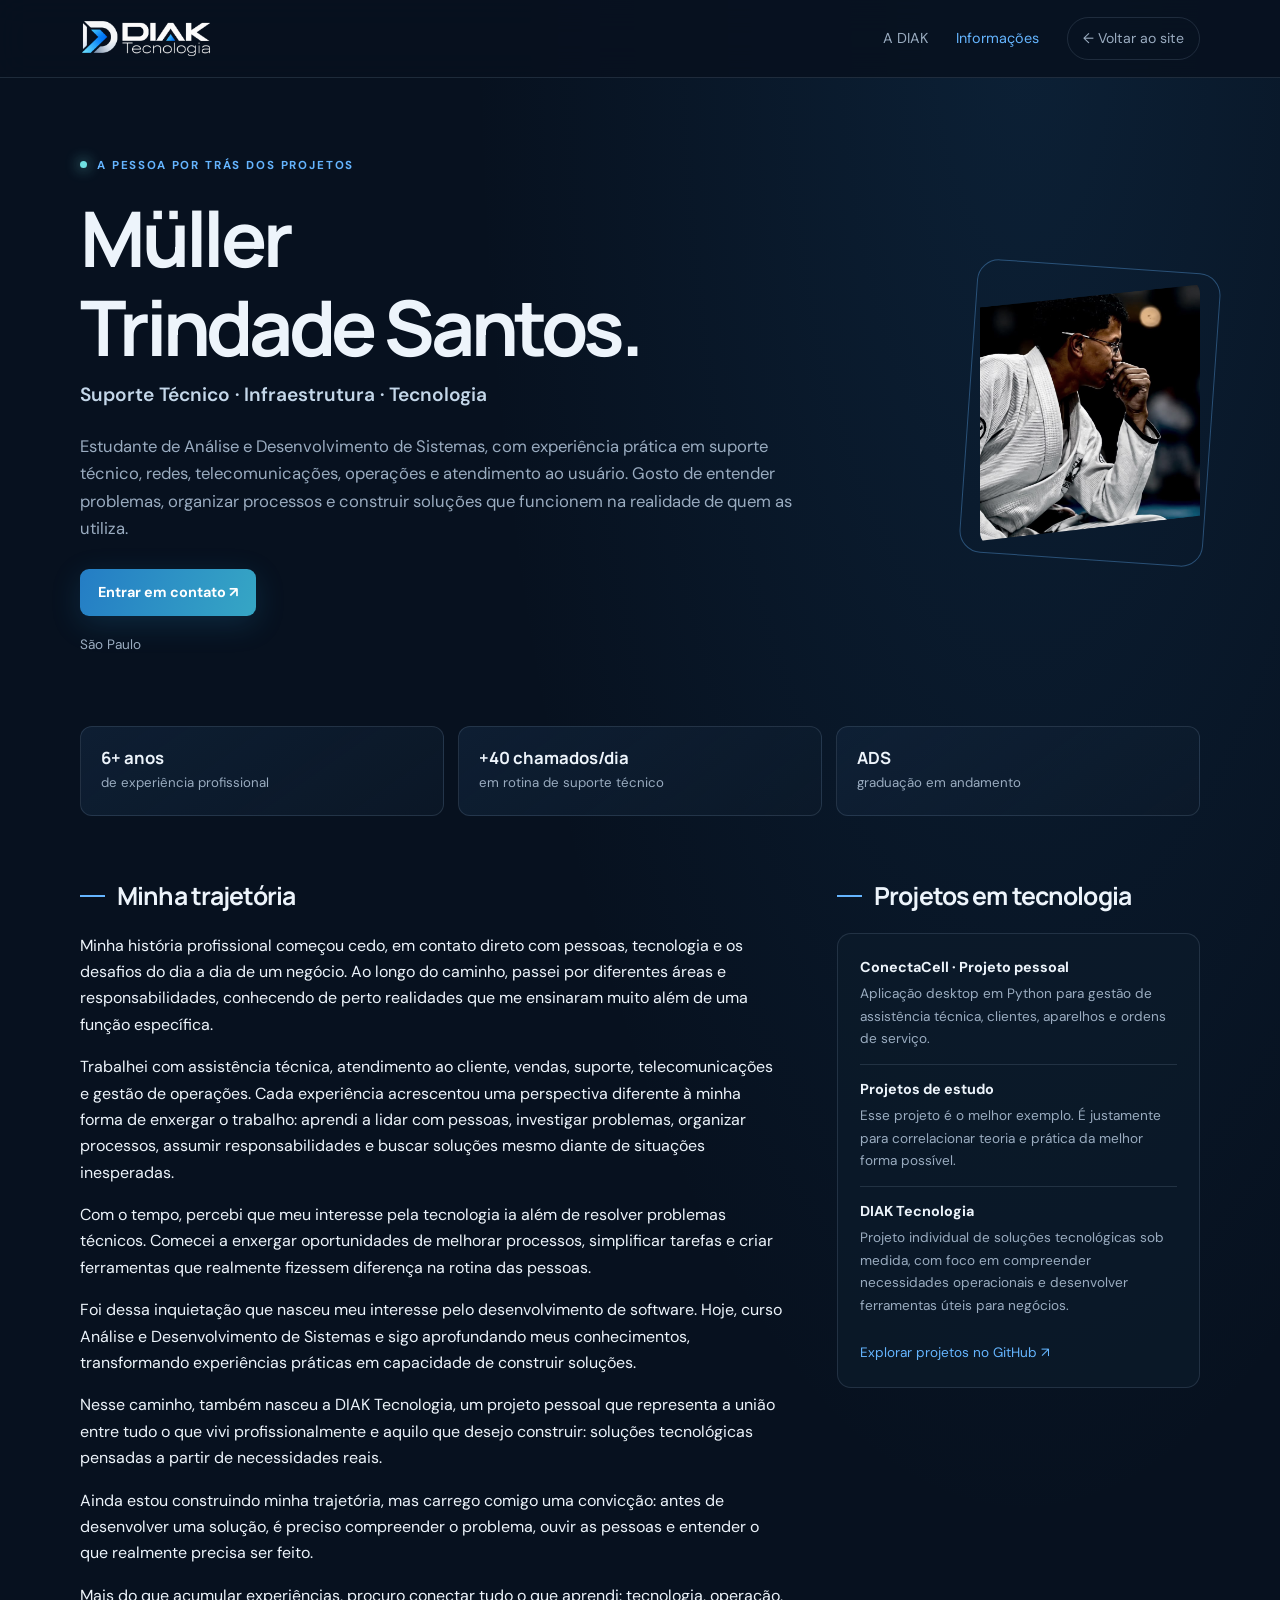
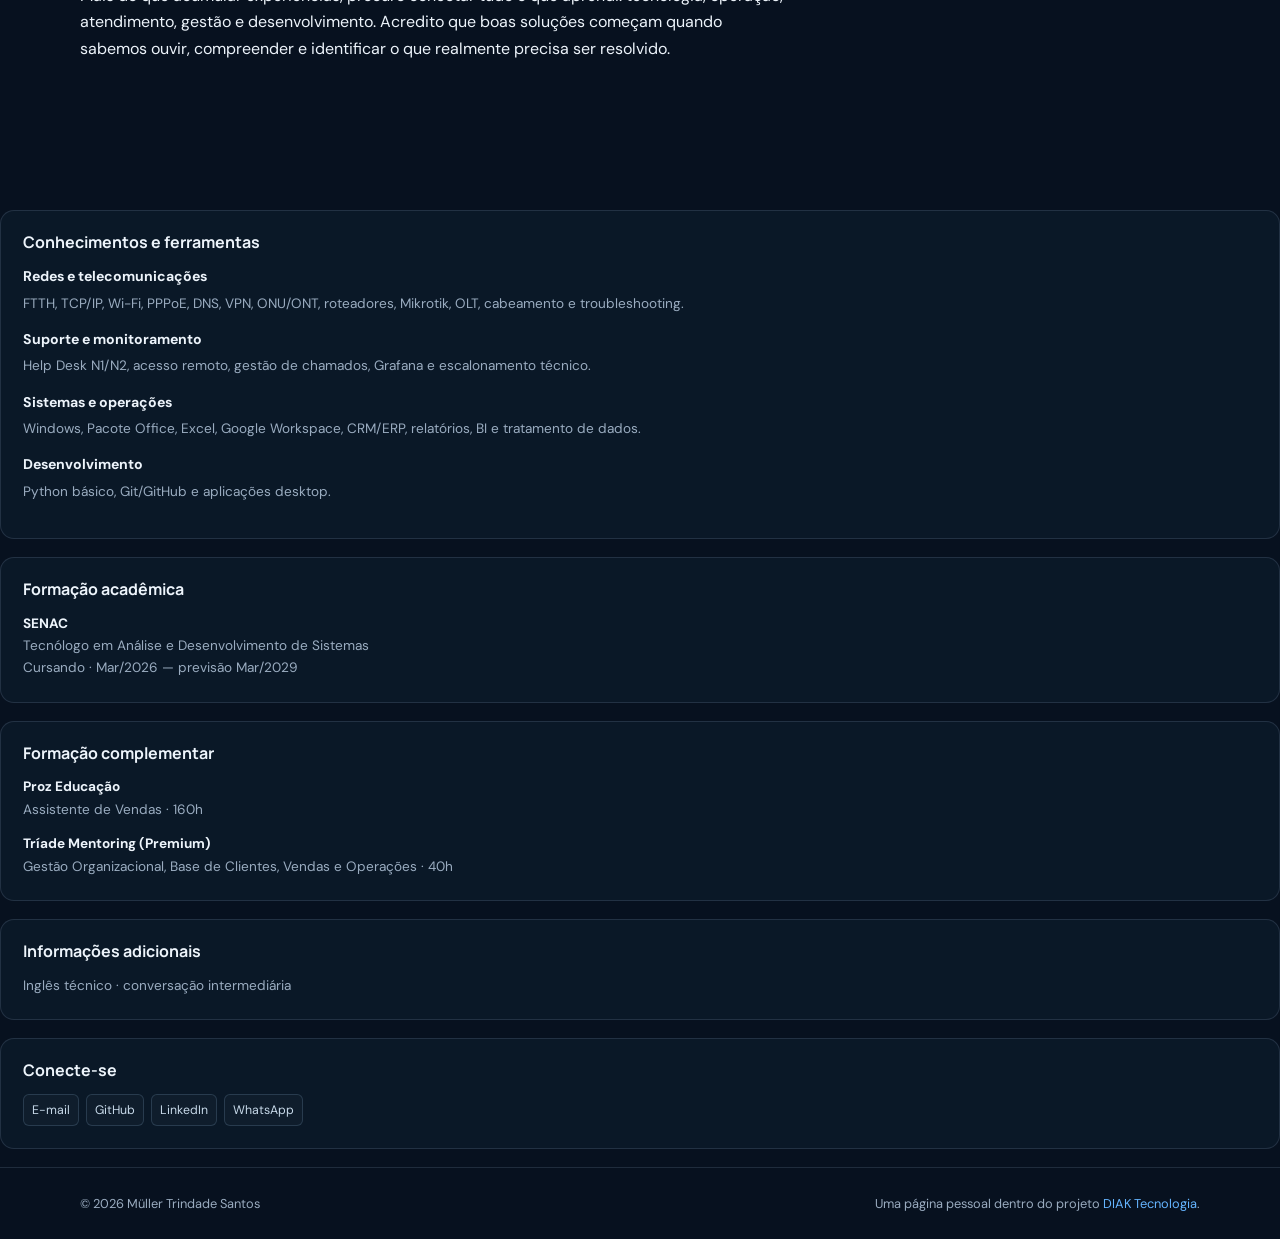
==== commit 184df02b: "mudanças leves na formatação das páginas" ====
--- a/curriculo.html
+++ b/curriculo.html
@@ -31,7 +31,7 @@
   <a class="skip" href="#conteudo">Ir para o conteúdo</a>
   <header class="topbar"><div class="container topbar-inner"><a class="brand" href="index.html" aria-label="DIAK Tecnologia — página inicial"><img src="assets/logo-para-fundo-escuro.png" alt="DIAK Tecnologia"></a><nav class="nav" aria-label="Navegação"><a href="index.html#sobre">A DIAK</a><a href="#experiencia" aria-current="page">Informações</a><a class="back" href="index.html">← Voltar ao site</a></nav></div></header>
   <main id="conteudo">
-    <section class="hero"><div class="container hero-grid"><div><div class="eyebrow">PESSOA POR TRÁS DOS PROJETOS</div><h1>Müller<br>Trindade Santos.</h1><div class="role">Suporte Técnico · Infraestrutura · Tecnologia</div><p class="intro">Estudante de Análise e Desenvolvimento de Sistemas, com experiência prática em suporte técnico, redes, telecomunicações, operações e atendimento ao usuário. Gosto de entender problemas, organizar processos e construir soluções que funcionem na realidade de quem as utiliza.</p><div class="actions"><a class="btn" href="mailto:mullerrubenstrindade@gmail.com">Entrar em contato ↗</a></div><p class="location">São Paulo </p></div><div class="portrait-wrap"><img class="portrait" src="assets/muller-trindade1.jpeg" alt="Retrato de Müller Trindade"></div></div></section>
+    <section class="hero"><div class="container hero-grid"><div><div class="eyebrow">A PESSOA POR TRÁS DOS PROJETOS</div><h1>Müller<br>Trindade Santos.</h1><div class="role">Suporte Técnico · Infraestrutura · Tecnologia</div><p class="intro">Estudante de Análise e Desenvolvimento de Sistemas, com experiência prática em suporte técnico, redes, telecomunicações, operações e atendimento ao usuário. Gosto de entender problemas, organizar processos e construir soluções que funcionem na realidade de quem as utiliza.</p><div class="actions"><a class="btn" href="mailto:mullerrubenstrindade@gmail.com">Entrar em contato ↗</a></div><p class="location">São Paulo </p></div><div class="portrait-wrap"><img class="portrait" src="assets/muller-trindade1.jpeg" alt="Retrato de Müller Trindade"></div></div></section>
     <div class="container"><section class="quick" aria-label="Destaques profissionais"><div class="quick-card"><strong>6+ anos</strong><span>de experiência profissional</span></div><div class="quick-card"><strong>+40 chamados/dia</strong><span>em rotina de suporte técnico</span></div><div class="quick-card"><strong>ADS</strong><span>graduação em andamento</span></div></section></div>
     <div class="container content-grid">
       
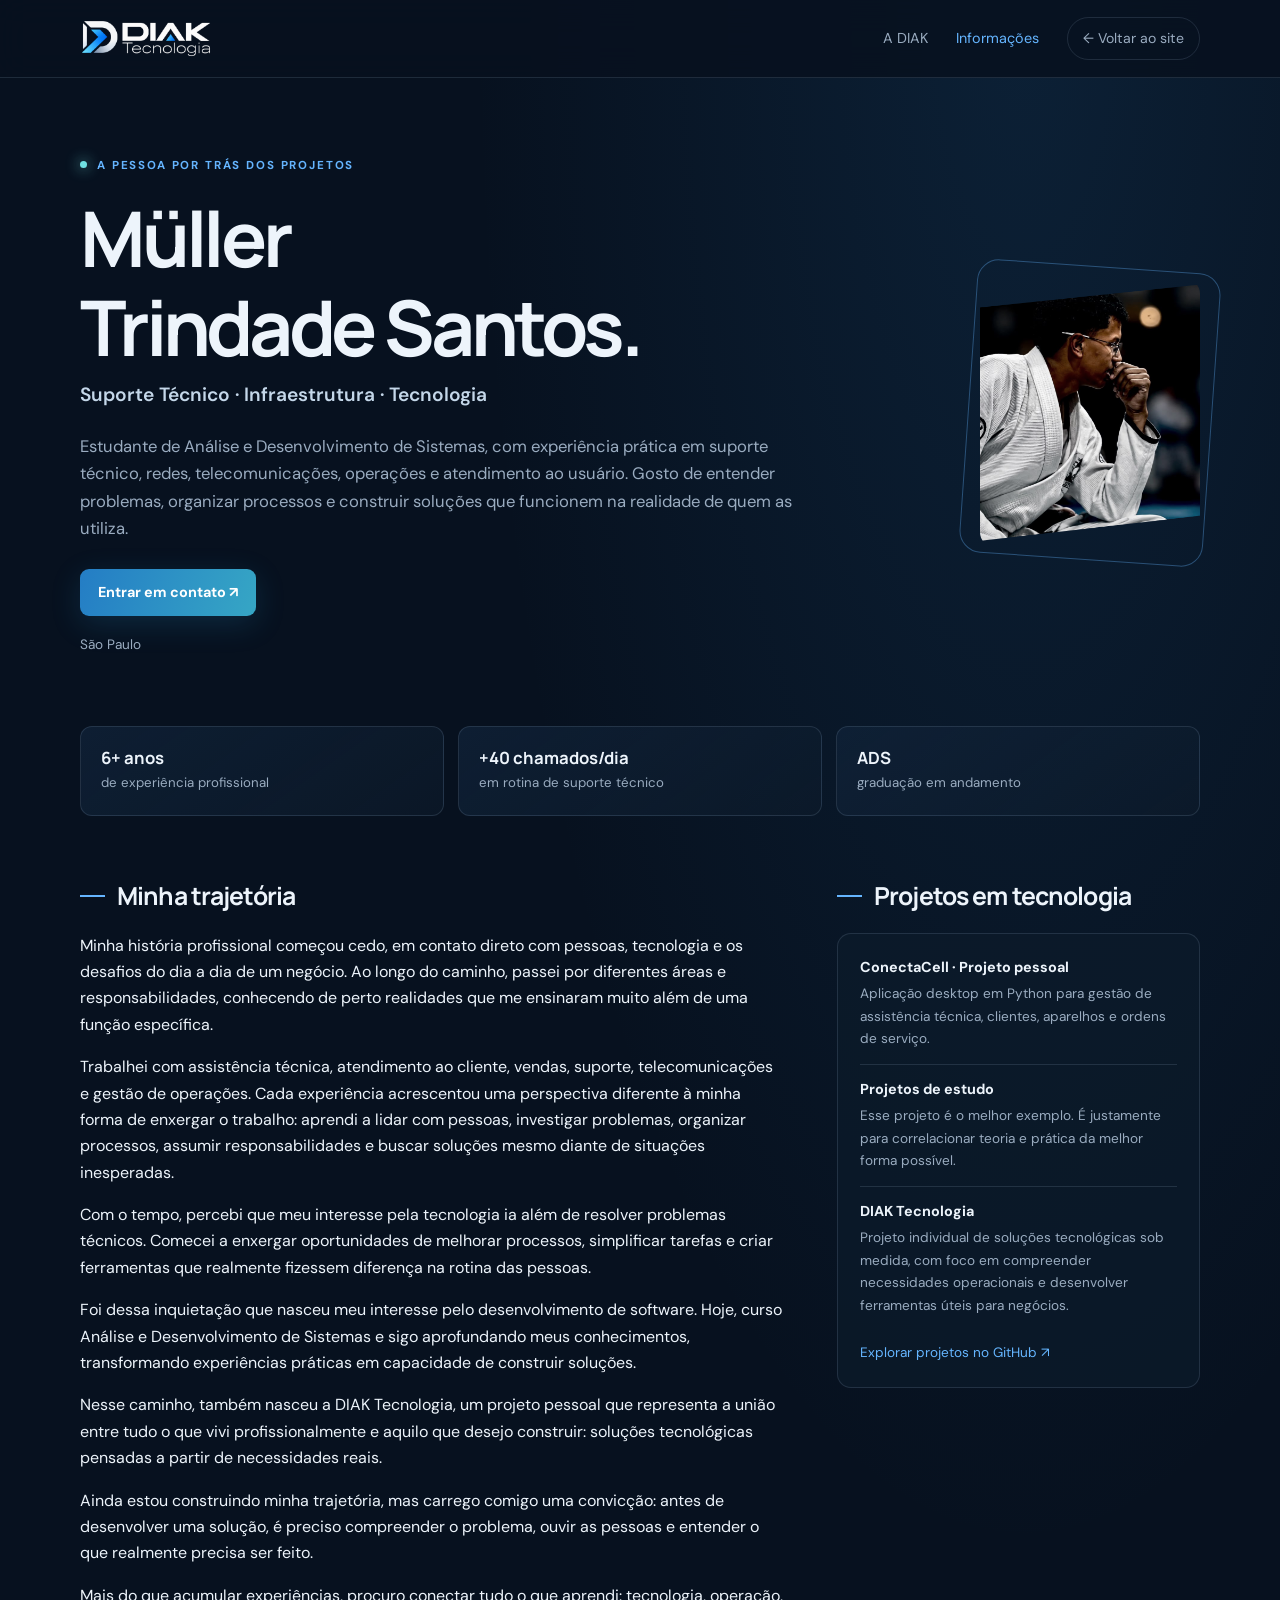
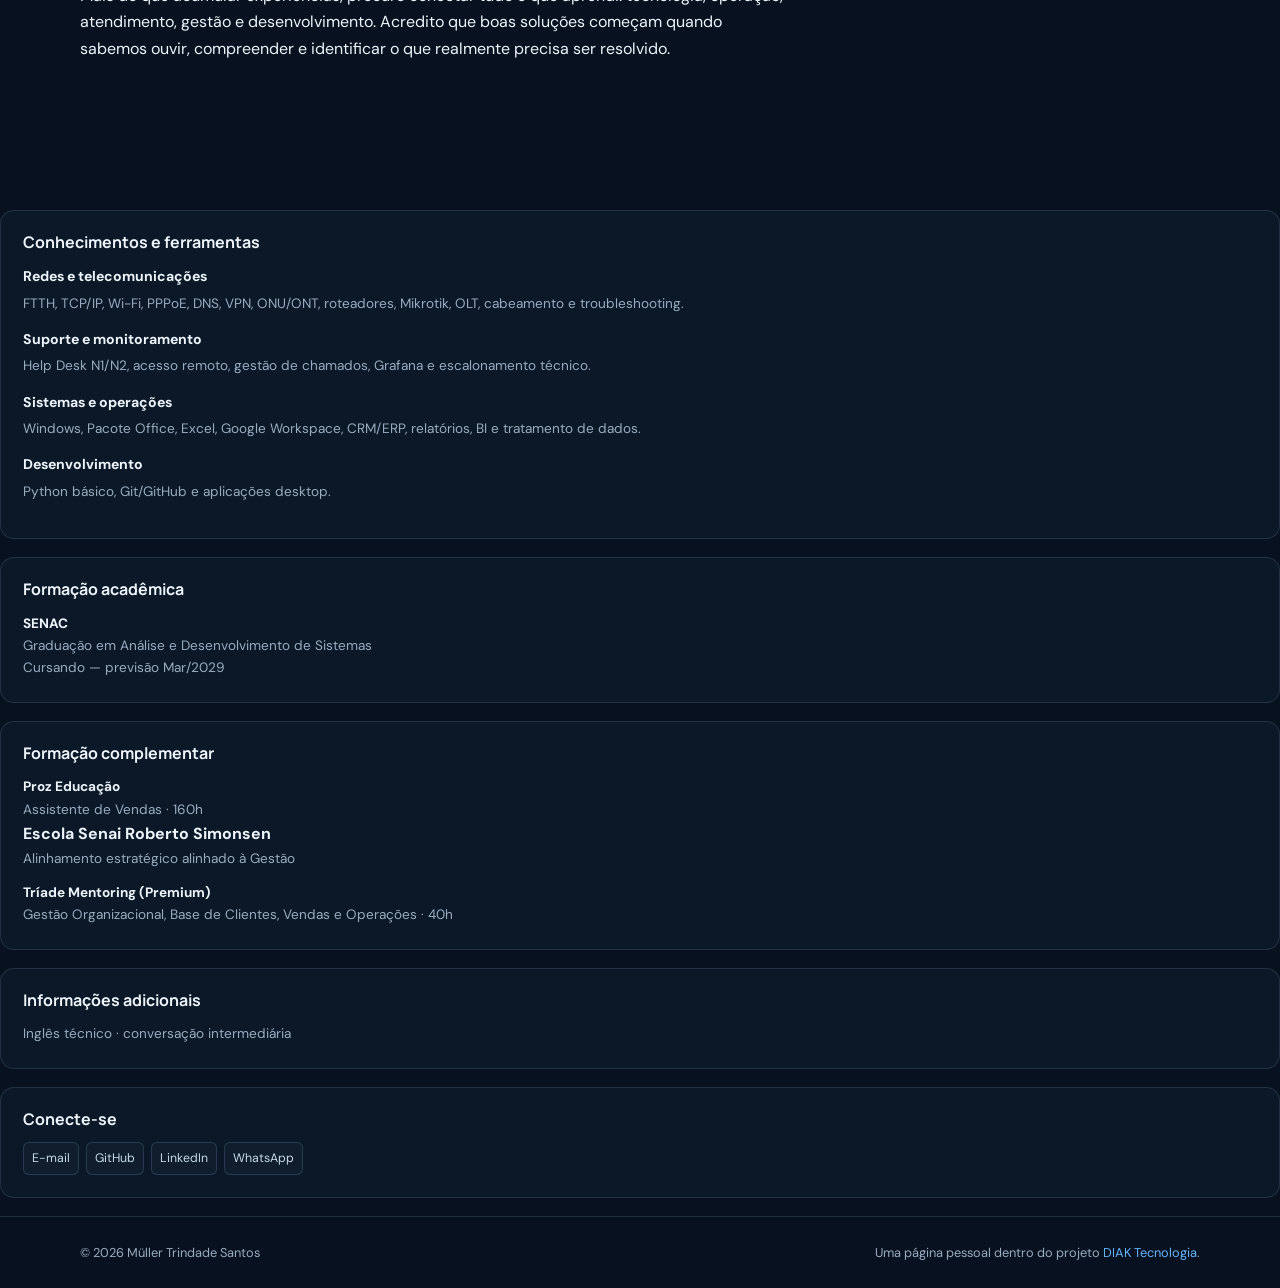
==== commit ecdcfa8e: "melhoria na transparência das informações" ====
--- a/curriculo.html
+++ b/curriculo.html
@@ -51,8 +51,8 @@
       </div>
       <aside class="side-column">
         <section class="panel"><h3>Conhecimentos e ferramentas</h3><div class="skill"><strong>Redes e telecomunicações</strong><p>FTTH, TCP/IP, Wi-Fi, PPPoE, DNS, VPN, ONU/ONT, roteadores, Mikrotik, OLT, cabeamento e troubleshooting.</p></div><div class="skill"><strong>Suporte e monitoramento</strong><p>Help Desk N1/N2, acesso remoto, gestão de chamados, Grafana e escalonamento técnico.</p></div><div class="skill"><strong>Sistemas e operações</strong><p>Windows, Pacote Office, Excel, Google Workspace, CRM/ERP, relatórios, BI e tratamento de dados.</p></div><div class="skill"><strong>Desenvolvimento</strong><p>Python básico, Git/GitHub e aplicações desktop.</p></div></section>
-        <section class="panel"><h3>Formação acadêmica</h3><p class="education"><strong>SENAC</strong>Tecnólogo em Análise e Desenvolvimento de Sistemas<br>Cursando · Mar/2026 — previsão Mar/2029</p></section>
-        <section class="panel"><h3>Formação complementar</h3><p class="education"><strong>Proz Educação</strong>Assistente de Vendas · 160h</p><p class="education" style="margin-top:12px"><strong>Tríade Mentoring (Premium)</strong>Gestão Organizacional, Base de Clientes, Vendas e Operações · 40h</p></section>
+        <section class="panel"><h3>Formação acadêmica</h3><p class="education"><strong>SENAC</strong>Graduação em Análise e Desenvolvimento de Sistemas<br>Cursando — previsão Mar/2029</p></section>
+        <section class="panel"><h3>Formação complementar</h3><p class="education"><strong>Proz Educação</strong>Assistente de Vendas · 160h</p><strong>Escola Senai Roberto Simonsen</strong><p>Alinhamento estratégico alinhado à Gestão </p></strong><p class="education" style="margin-top:12px"><strong>Tríade Mentoring (Premium)</strong>Gestão Organizacional, Base de Clientes, Vendas e Operações · 40h</p></section>
         <section class="panel"><h3>Informações adicionais</h3><p>Inglês técnico · conversação intermediária</p></section>
         <section class="panel"><h3>Conecte-se</h3><div class="tag-list"><a class="tag" href="mailto:mullerrubenstrindade@gmail.com">E-mail</a><a class="tag" href="https://github.com/mullerrtrindade" target="_blank" rel="noopener noreferrer">GitHub</a><a class="tag" href="https://linkedin.com/in/mullerrtrindade" target="_blank" rel="noopener noreferrer">LinkedIn</a><a class="tag" href="https://wa.me/5511913634616" target="_blank" rel="noopener noreferrer">WhatsApp</a></div></section>
       </aside>
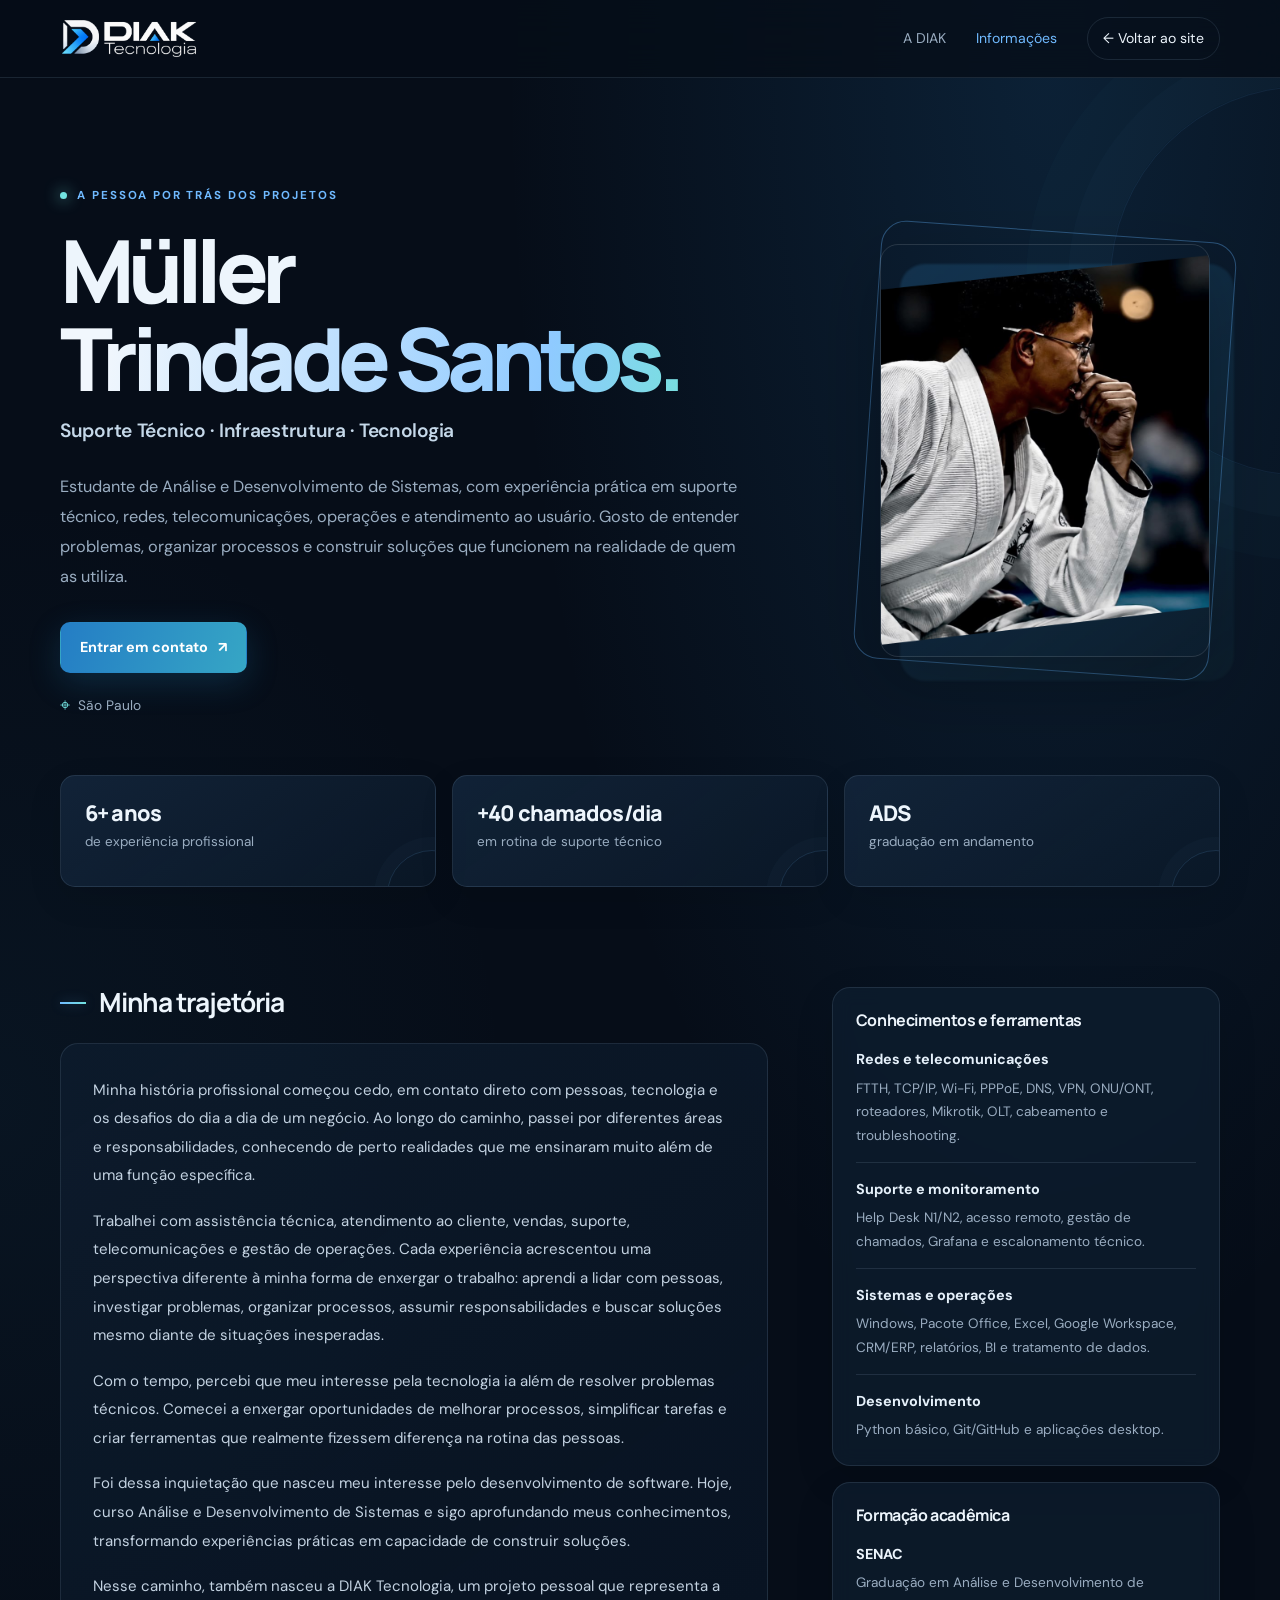
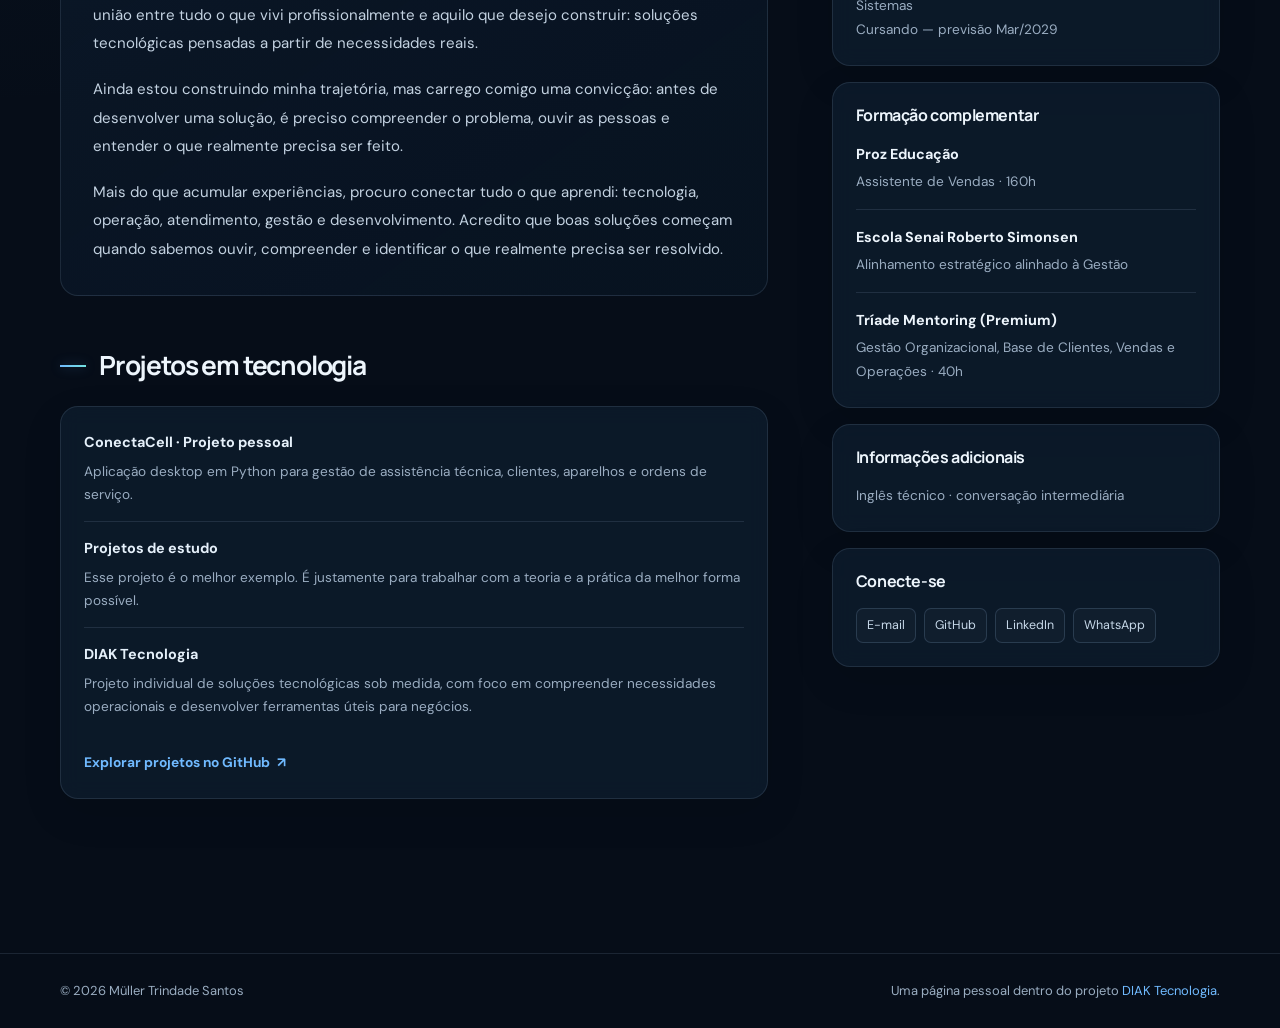
==== commit c3679064: "alterações na formatação e na hero html" ====
--- a/curriculo.html
+++ b/curriculo.html
@@ -15,49 +15,323 @@
   <link rel="preconnect" href="https://fonts.gstatic.com" crossorigin>
   <link href="https://fonts.googleapis.com/css2?family=DM+Sans:wght@400;500;600;700&family=Manrope:wght@400;500;600;700;800&display=swap" rel="stylesheet">
   <style>
-    :root{color-scheme:dark;--bg:#07111f;--surface:#0d1b2b;--surface2:#102238;--line:rgba(173,201,230,.14);--text:#edf4fb;--muted:#9aacc0;--blue:#65b5ff;--cyan:#70e0e2;--max:1120px}
-    *{box-sizing:border-box}html{scroll-behavior:smooth}body{margin:0;background:radial-gradient(ellipse at 80% 0%,rgba(35,108,166,.17),transparent 38%),var(--bg);color:var(--text);font-family:'DM Sans',sans-serif;line-height:1.65}a{color:inherit;text-decoration:none}.container{width:min(var(--max),calc(100% - 44px));margin:auto}.skip{position:absolute;left:-9999px}.skip:focus{left:16px;top:16px;background:#fff;color:#07111f;padding:10px;z-index:10}
-    .topbar{height:78px;border-bottom:1px solid var(--line);background:rgba(7,17,31,.86);backdrop-filter:blur(16px);position:sticky;top:0;z-index:5}.topbar-inner{height:100%;display:flex;align-items:center;justify-content:space-between}.brand img{width:132px;height:auto;display:block}.nav{display:flex;gap:28px;align-items:center;font-size:.9rem;color:var(--muted)}.nav a:hover,.nav a[aria-current=page]{color:var(--blue)}.back{border:1px solid var(--line);padding:9px 15px;border-radius:999px;font-size:.88rem}.back:hover{border-color:var(--blue);color:var(--blue)}
-    .hero{padding:78px 0 56px}.hero-grid{display:grid;grid-template-columns:1fr 260px;gap:56px;align-items:center}.eyebrow,.kicker{font-size:.72rem;letter-spacing:.16em;text-transform:uppercase;color:var(--blue);font-weight:700}.eyebrow:before{content:'';display:inline-block;width:7px;height:7px;border-radius:50%;background:var(--cyan);margin:0 10px 1px 0;box-shadow:0 0 14px var(--cyan)}h1,h2,h3{font-family:Manrope,sans-serif;line-height:1.16;margin:0}h1{font-size:clamp(2.6rem,6vw,4.8rem);letter-spacing:-.055em;margin:18px 0 8px}.role{font-size:clamp(1rem,2vw,1.2rem);color:#c4d7e9;font-weight:600}.intro{max-width:720px;color:var(--muted);font-size:1.04rem;margin:22px 0 26px}.actions{display:flex;gap:12px;flex-wrap:wrap}.btn{display:inline-flex;align-items:center;gap:9px;padding:12px 18px;border-radius:9px;background:linear-gradient(110deg,#247dc5,#36a6c5);color:white;font-weight:700;font-size:.9rem;box-shadow:0 8px 30px rgba(34,133,190,.2)}.btn.secondary{background:transparent;border:1px solid var(--line);box-shadow:none;color:var(--text)}.portrait-wrap{position:relative;justify-self:end}.portrait-wrap:before{content:'';position:absolute;inset:-12px;border:1px solid rgba(101,181,255,.35);border-radius:22px;transform:rotate(4deg)}.portrait{display:block;width:220px;height:270px;object-fit:cover;object-position:center 25%;border-radius:16px;position:relative;filter:saturate(.82)}.location{margin-top:18px;color:var(--muted);font-size:.85rem}
-    .quick{display:grid;grid-template-columns:repeat(3,1fr);gap:14px;margin:0 auto 66px}.quick-card{padding:19px 20px;border:1px solid var(--line);border-radius:12px;background:linear-gradient(145deg,rgba(16,34,56,.8),rgba(13,27,43,.65))}.quick-card strong{display:block;font:700 1.05rem Manrope,sans-serif}.quick-card span{font-size:.83rem;color:var(--muted)}
-    .content-grid{display:grid;grid-template-columns:minmax(0,1.55fr) minmax(260px,.8fr);gap:54px;padding-bottom:88px}.section{margin-bottom:44px}.section-head{display:flex;align-items:center;gap:12px;margin-bottom:22px}.section-head:before{content:'';width:25px;height:2px;background:var(--blue)}h2{font-size:1.55rem;letter-spacing:-.035em}.timeline{display:grid;gap:22px}.job{padding:0 0 0 20px;border-left:1px solid rgba(101,181,255,.3);position:relative}.job:before{content:'';position:absolute;left:-5px;top:7px;width:9px;height:9px;background:var(--blue);border-radius:50%;box-shadow:0 0 14px rgba(101,181,255,.5)}.job-top{display:flex;justify-content:space-between;gap:16px;align-items:baseline;flex-wrap:wrap}.job h3{font-size:1.03rem}.job time{font-size:.78rem;color:var(--blue);white-space:nowrap}.job .position{color:#c2d2e1;font-size:.9rem;margin:3px 0 8px}.job ul{padding-left:18px;margin:0;color:var(--muted);font-size:.9rem}.job li+li{margin-top:5px}
-    .panel{background:rgba(13,27,43,.76);border:1px solid var(--line);border-radius:14px;padding:22px;margin-bottom:18px}.panel h3{font-size:1rem;margin-bottom:14px}.skill{margin:13px 0}.skill strong{display:block;font-size:.88rem;margin-bottom:4px}.skill p,.panel p{margin:0;color:var(--muted);font-size:.85rem}.tag-list{display:flex;flex-wrap:wrap;gap:7px}.tag{font-size:.77rem;color:#c7d9e9;border:1px solid rgba(139,178,215,.2);border-radius:6px;padding:5px 8px;background:rgba(255,255,255,.025)}.project{padding:13px 0;border-top:1px solid var(--line)}.project:first-of-type{border-top:0;padding-top:0}.project strong{display:block;font-size:.9rem}.project p{margin-top:4px}.education{color:var(--muted);font-size:.88rem}.education strong{color:var(--text);display:block}.footer{border-top:1px solid var(--line);padding:25px 0;color:var(--muted);font-size:.8rem}.footer-inner{display:flex;justify-content:space-between;gap:16px;flex-wrap:wrap}.footer a{color:var(--blue)}
-    @media(max-width:760px){.container{width:min(100% - 32px,var(--max))}.topbar{height:68px}.nav{gap:14px;font-size:.8rem}.nav a:first-child{display:none}.hero{padding:54px 0 38px}.hero-grid{grid-template-columns:1fr 120px;gap:20px}.portrait{width:116px;height:150px}.portrait-wrap:before{inset:-7px}.intro{font-size:.95rem}.quick{gap:8px;margin-bottom:48px}.quick-card{padding:13px 11px}.quick-card strong{font-size:.9rem}.quick-card span{font-size:.72rem}.content-grid{grid-template-columns:1fr;gap:0;padding-bottom:55px}.side-column{display:grid;grid-template-columns:1fr 1fr;gap:12px}.panel{margin:0;padding:17px}.job-top{display:block}.job time{display:block;margin-top:3px}}
-    @media(max-width:440px){.hero-grid{grid-template-columns:1fr 94px}.portrait{width:92px;height:124px}.nav{gap:10px}.back{padding:8px 11px}.quick{grid-template-columns:1fr}.quick-card{display:flex;justify-content:space-between;align-items:center}.side-column{grid-template-columns:1fr}h1{font-size:2.55rem}}
-    @media print{body{background:#fff;color:#172433}.topbar,.actions,.footer{display:none}.hero{padding:24px 0}.intro,.job ul,.job .position,.panel p,.education{color:#435466}.quick-card,.panel{background:#fff;border-color:#ccd6df}.tag{color:#24384b;border-color:#ccd6df}.portrait-wrap:before{display:none}.portrait{width:130px;height:160px}.content-grid{gap:30px}.section{break-inside:avoid}.job{break-inside:avoid}}
+    :root {
+      color-scheme: dark;
+      --bg: #060d18;
+      --bg-soft: #091525;
+      --surface: rgba(14, 29, 47, .76);
+      --surface-solid: #0e1d2f;
+      --surface-raised: #13263c;
+      --line: rgba(166, 198, 230, .13);
+      --line-strong: rgba(101, 181, 255, .28);
+      --text: #edf5fc;
+      --muted: #9aadc1;
+      --muted-light: #c3d2e1;
+      --blue: #70baff;
+      --cyan: #72e2e0;
+      --max: 1160px;
+      --radius: 18px;
+      --shadow: 0 24px 70px rgba(0, 0, 0, .24);
+    }
+    *, *::before, *::after { box-sizing: border-box; }
+    html { scroll-behavior: smooth; scroll-padding-top: 105px; }
+    body {
+      margin: 0;
+      min-width: 320px;
+      color: var(--text);
+      background:
+        radial-gradient(ellipse at 82% 2%, rgba(36, 119, 183, .19), transparent 34rem),
+        radial-gradient(ellipse at 0% 42%, rgba(40, 110, 148, .08), transparent 32rem),
+        var(--bg);
+      font-family: 'DM Sans', sans-serif;
+      line-height: 1.7;
+      -webkit-font-smoothing: antialiased;
+    }
+    a { color: inherit; text-decoration: none; }
+    img { max-width: 100%; }
+    .container { width: min(var(--max), calc(100% - 48px)); margin-inline: auto; }
+    .skip { position: absolute; left: -9999px; top: 12px; z-index: 20; padding: 10px 14px; border-radius: 8px; background: white; color: #07111f; }
+    .skip:focus { left: 16px; }
+
+    /* Navegação */
+    .topbar {
+      position: sticky; top: 0; z-index: 10; height: 78px;
+      border-bottom: 1px solid var(--line);
+      background: rgba(6, 13, 24, .78);
+      backdrop-filter: blur(18px); -webkit-backdrop-filter: blur(18px);
+    }
+    .topbar-inner { height: 100%; display: flex; align-items: center; justify-content: space-between; gap: 24px; }
+    .brand { display: inline-flex; align-items: center; flex-shrink: 0; }
+    .brand img { display: block; width: 138px; height: auto; }
+    .nav { display: flex; align-items: center; gap: clamp(14px, 2.5vw, 30px); color: var(--muted); font-size: .88rem; }
+    .nav a { transition: color .2s ease, border-color .2s ease, background .2s ease; }
+    .nav a:hover, .nav a[aria-current="page"] { color: var(--blue); }
+    .nav .back { padding: 9px 15px; border: 1px solid var(--line); border-radius: 999px; color: var(--text); }
+    .nav .back:hover { border-color: var(--line-strong); background: rgba(101, 181, 255, .08); color: var(--blue); }
+
+    /* Apresentação */
+    .hero { position: relative; padding: clamp(64px, 8vw, 104px) 0 54px; overflow: hidden; }
+    .hero::after { content: ''; position: absolute; width: 390px; height: 390px; right: -220px; top: 8px; border: 1px solid rgba(101,181,255,.09); border-radius: 50%; box-shadow: 0 0 0 42px rgba(101,181,255,.018), 0 0 0 84px rgba(101,181,255,.014); pointer-events: none; }
+    .hero-grid { position: relative; z-index: 1; display: grid; grid-template-columns: minmax(0, 1fr) minmax(270px, 350px); gap: clamp(42px, 8vw, 100px); align-items: center; }
+    .eyebrow, .kicker { display: inline-flex; align-items: center; gap: 10px; color: var(--blue); font-size: .72rem; font-weight: 700; letter-spacing: .17em; text-transform: uppercase; }
+    .eyebrow::before { content: ''; width: 7px; height: 7px; flex: 0 0 7px; border-radius: 50%; background: var(--cyan); box-shadow: 0 0 15px var(--cyan); }
+    h1, h2, h3 { margin: 0; font-family: Manrope, sans-serif; line-height: 1.2; }
+    h1 { margin: 18px 0 12px; font-size: clamp(3rem, 6.8vw, 5.5rem); font-weight: 800; letter-spacing: -.075em; line-height: 1.02; }
+    h1 span { color: transparent; background: linear-gradient(100deg, #f1f7fd 8%, #8fcaff 78%, #78dfdf); background-clip: text; -webkit-background-clip: text; }
+    .role { color: #c5d8e9; font-size: clamp(1rem, 1.8vw, 1.2rem); font-weight: 600; letter-spacing: -.015em; }
+    .intro { max-width: 690px; margin: 24px 0 30px; color: var(--muted); font-size: 1.02rem; line-height: 1.85; }
+    .actions { display: flex; flex-wrap: wrap; gap: 12px; }
+    .btn { display: inline-flex; min-height: 48px; align-items: center; justify-content: center; gap: 10px; padding: 12px 19px; border: 1px solid transparent; border-radius: 10px; background: linear-gradient(110deg, #247dc5, #36a6c5); color: white; font-size: .9rem; font-weight: 700; box-shadow: 0 10px 32px rgba(34,133,190,.22); transition: transform .2s ease, box-shadow .2s ease, filter .2s ease; }
+    .btn:hover { transform: translateY(-2px); filter: brightness(1.08); box-shadow: 0 14px 38px rgba(34,133,190,.3); }
+    .location { display: flex; align-items: center; gap: 8px; margin: 18px 0 0; color: var(--muted); font-size: .86rem; }
+    .location::before { content: '⌖'; color: var(--cyan); font-size: 1.1rem; }
+    .portrait-wrap { position: relative; justify-self: center; width: min(100%, 330px); isolation: isolate; }
+    .portrait-wrap::before { content: ''; position: absolute; z-index: -1; inset: -13px; border: 1px solid rgba(101,181,255,.36); border-radius: 25px; transform: rotate(4deg); transition: transform .35s ease; }
+    .portrait-wrap::after { content: ''; position: absolute; z-index: -2; inset: 20px -24px -24px 20px; border-radius: 25px; background: linear-gradient(145deg, rgba(55,145,207,.2), rgba(112,226,224,.035)); filter: blur(1px); }
+    .portrait-wrap:hover::before { transform: rotate(1deg) scale(1.015); }
+    .portrait { display: block; width: 100%; aspect-ratio: 4 / 5; object-fit: cover; object-position: center 25%; border: 1px solid rgba(255,255,255,.12); border-radius: 18px; filter: saturate(.88); box-shadow: var(--shadow); }
+
+    /* Destaques */
+    .quick { display: grid; grid-template-columns: repeat(3, minmax(0, 1fr)); gap: 16px; margin: 0 auto clamp(64px, 8vw, 100px); }
+    .quick-card { position: relative; min-height: 112px; padding: 22px 24px; overflow: hidden; border: 1px solid var(--line); border-radius: 15px; background: linear-gradient(145deg, rgba(19,38,60,.86), rgba(11,25,41,.78)); box-shadow: 0 12px 34px rgba(0,0,0,.1); }
+    .quick-card::after { content: ''; position: absolute; width: 90px; height: 90px; right: -42px; bottom: -54px; border: 1px solid rgba(112,186,255,.15); border-radius: 50%; box-shadow: 0 0 0 13px rgba(112,186,255,.025); }
+    .quick-card strong { display: block; color: var(--text); font: 800 1.35rem Manrope, sans-serif; letter-spacing: -.04em; }
+    .quick-card span { display: block; margin-top: 4px; color: var(--muted); font-size: .84rem; }
+
+    /* Conteúdo */
+    .content-grid { display: grid; grid-template-columns: minmax(0, 1.55fr) minmax(290px, .85fr); gap: clamp(28px, 5vw, 64px); align-items: start; padding-bottom: 100px; }
+    .main-column, .side-column { min-width: 0; }
+    .section { margin-bottom: 54px; }
+    .section-head { display: flex; align-items: center; gap: 13px; margin-bottom: 24px; }
+    .section-head::before { content: ''; width: 26px; height: 2px; flex: 0 0 26px; background: linear-gradient(90deg, var(--blue), var(--cyan)); box-shadow: 0 0 12px rgba(101,181,255,.35); }
+    h2 { font-size: clamp(1.35rem, 2.4vw, 1.65rem); letter-spacing: -.045em; }
+    .trajectory-content { padding: clamp(22px, 3vw, 32px); border: 1px solid var(--line); border-radius: var(--radius); background: linear-gradient(145deg, rgba(14,29,47,.76), rgba(9,21,36,.68)); }
+    .trajectory-content p { margin: 0 0 17px; color: var(--muted-light); font-size: .94rem; line-height: 1.9; }
+    .trajectory-content p:last-child { margin-bottom: 0; }
+    .panel { margin-bottom: 16px; padding: 23px; border: 1px solid var(--line); border-radius: var(--radius); background: var(--surface); box-shadow: 0 14px 40px rgba(0,0,0,.1); backdrop-filter: blur(10px); }
+    .panel h3 { margin-bottom: 17px; font-size: 1rem; letter-spacing: -.025em; }
+    .skill { margin: 0; padding: 14px 0; border-top: 1px solid var(--line); }
+    .skill:first-of-type { padding-top: 0; border-top: 0; }
+    .skill:last-child { padding-bottom: 0; }
+    .skill strong, .project strong { display: block; margin-bottom: 5px; color: #e5f0fa; font-size: .9rem; }
+    .skill p, .panel p { margin: 0; color: var(--muted); font-size: .85rem; line-height: 1.75; }
+    .project { padding: 14px 0; border-top: 1px solid var(--line); }
+    .project:first-of-type { padding-top: 0; border-top: 0; }
+    .project p { margin-top: 4px; }
+    .text-link { display: inline-flex; align-items: center; gap: 7px; margin-top: 18px; color: var(--blue); font-size: .86rem; font-weight: 700; transition: gap .2s ease, color .2s ease; }
+    .text-link:hover { gap: 11px; color: var(--cyan); }
+    .education { color: var(--muted); font-size: .86rem; line-height: 1.8; }
+    .education strong { display: block; margin: 0 0 3px; color: var(--text); font-size: .9rem; }
+    .education + .education { margin-top: 15px; padding-top: 15px; border-top: 1px solid var(--line); }
+    .tag-list { display: flex; flex-wrap: wrap; gap: 8px; }
+    .tag { display: inline-flex; align-items: center; min-height: 32px; padding: 6px 10px; border: 1px solid rgba(139,178,215,.2); border-radius: 7px; background: rgba(255,255,255,.025); color: #c7d9e9; font-size: .78rem; transition: border-color .2s ease, background .2s ease, color .2s ease; }
+    .tag:hover { border-color: rgba(112,186,255,.48); background: rgba(101,181,255,.08); color: var(--blue); }
+
+    .footer { border-top: 1px solid var(--line); padding: 26px 0; color: var(--muted); font-size: .81rem; }
+    .footer-inner { display: flex; justify-content: space-between; align-items: center; gap: 16px; flex-wrap: wrap; }
+    .footer a { color: var(--blue); }
+    .footer a:hover { color: var(--cyan); }
+
+    @media (max-width: 900px) {
+      .hero-grid { grid-template-columns: minmax(0, 1fr) minmax(220px, 280px); gap: 42px; }
+      .content-grid { grid-template-columns: minmax(0, 1.3fr) minmax(260px, .9fr); gap: 26px; }
+      .panel { padding: 20px; }
+    }
+    @media (max-width: 700px) {
+      .container { width: min(100% - 36px, var(--max)); }
+      .topbar { height: 68px; }
+      .brand img { width: 120px; }
+      .nav { gap: 13px; font-size: .8rem; }
+      .nav a:first-child { display: none; }
+      .hero { padding: 58px 0 42px; }
+      .hero-grid { grid-template-columns: minmax(0, 1fr) 190px; gap: 24px; }
+      h1 { font-size: clamp(2.7rem, 8vw, 4rem); }
+      .intro { margin: 18px 0 24px; font-size: .94rem; }
+      .portrait-wrap { width: 100%; }
+      .quick { gap: 10px; margin-bottom: 62px; }
+      .quick-card { min-height: 100px; padding: 17px 15px; }
+      .quick-card strong { font-size: 1.12rem; }
+      .quick-card span { font-size: .75rem; }
+      .content-grid { grid-template-columns: 1fr; gap: 0; padding-bottom: 65px; }
+      .side-column { display: grid; grid-template-columns: repeat(2, minmax(0, 1fr)); gap: 12px; align-items: start; }
+      .side-column .panel { margin: 0; }
+      .side-column .panel:first-child, .side-column .panel:last-child { grid-column: 1 / -1; }
+      .section { margin-bottom: 42px; }
+    }
+    @media (max-width: 480px) {
+      .container { width: min(100% - 30px, var(--max)); }
+      .topbar-inner { gap: 10px; }
+      .brand img { width: 108px; }
+      .nav { gap: 8px; font-size: .74rem; }
+      .nav .back { padding: 8px 10px; }
+      .hero { padding-top: 46px; }
+      .hero-grid { grid-template-columns: minmax(0, 1fr) 108px; gap: 15px; align-items: start; }
+      .eyebrow { font-size: .59rem; letter-spacing: .11em; gap: 7px; }
+      .eyebrow::before { width: 6px; height: 6px; flex-basis: 6px; }
+      h1 { margin-top: 14px; font-size: clamp(2.35rem, 10vw, 3.1rem); }
+      .role { font-size: .82rem; line-height: 1.5; }
+      .intro { grid-column: 1 / -1; margin: 20px 0 22px; font-size: .91rem; }
+      .hero-copy { display: contents; }
+      .hero-copy .eyebrow, .hero-copy h1, .hero-copy .role { grid-column: 1; }
+      .hero-copy .intro, .hero-copy .actions, .hero-copy .location { grid-column: 1 / -1; }
+      .portrait-wrap { grid-column: 2; grid-row: 1 / span 3; width: 100%; margin-top: 24px; }
+      .portrait-wrap::before { inset: -6px; border-radius: 13px; }
+      .portrait-wrap::after { inset: 12px -10px -12px 10px; }
+      .portrait { aspect-ratio: 3 / 4; border-radius: 10px; }
+      .btn { min-height: 44px; padding: 10px 15px; font-size: .84rem; }
+      .location { margin-top: 14px; }
+      .quick { grid-template-columns: 1fr; gap: 9px; margin-bottom: 50px; }
+      .quick-card { display: flex; min-height: 76px; align-items: center; justify-content: space-between; gap: 12px; padding: 14px 17px; }
+      .quick-card strong { font-size: 1.05rem; white-space: nowrap; }
+      .quick-card span { max-width: 48%; margin: 0; text-align: right; }
+      .trajectory-content { padding: 20px; }
+      .trajectory-content p { font-size: .9rem; }
+      .side-column { grid-template-columns: 1fr; }
+      .side-column .panel, .side-column .panel:first-child, .side-column .panel:last-child { grid-column: auto; }
+      .panel { padding: 20px; }
+      .footer-inner { align-items: flex-start; flex-direction: column; gap: 6px; }
+    }
+    @media (prefers-reduced-motion: reduce) {
+      *, *::before, *::after { scroll-behavior: auto !important; transition-duration: .01ms !important; animation-duration: .01ms !important; animation-iteration-count: 1 !important; }
+    }
+    @media print {
+      :root { color-scheme: light; }
+      body { background: #fff; color: #172433; }
+      .topbar, .actions, .footer { display: none; }
+      .hero { padding: 24px 0; }
+      .hero-grid { grid-template-columns: 1fr 150px; gap: 24px; }
+      .intro, .trajectory-content p, .skill p, .panel p, .education, .quick-card span { color: #435466; }
+      .quick-card, .panel, .trajectory-content { background: #fff; border-color: #ccd6df; box-shadow: none; }
+      .quick-card strong, .skill strong, .project strong, .education strong { color: #172433; }
+      .portrait-wrap::before, .portrait-wrap::after { display: none; }
+      .portrait { width: 130px; }
+      .content-grid { gap: 25px; }
+      .section, .panel, .job { break-inside: avoid; }
+      .tag { color: #24384b; border-color: #ccd6df; }
+    }
   </style>
 </head>
 <body>
   <a class="skip" href="#conteudo">Ir para o conteúdo</a>
-  <header class="topbar"><div class="container topbar-inner"><a class="brand" href="index.html" aria-label="DIAK Tecnologia — página inicial"><img src="assets/logo-para-fundo-escuro.png" alt="DIAK Tecnologia"></a><nav class="nav" aria-label="Navegação"><a href="index.html#sobre">A DIAK</a><a href="#experiencia" aria-current="page">Informações</a><a class="back" href="index.html">← Voltar ao site</a></nav></div></header>
+  <header class="topbar">
+    <div class="container topbar-inner">
+      <a class="brand" href="index.html" aria-label="DIAK Tecnologia — página inicial">
+        <img src="assets/logo-para-fundo-escuro.png" alt="DIAK Tecnologia">
+      </a>
+      <nav class="nav" aria-label="Navegação principal">
+        <a href="index.html#sobre">A DIAK</a>
+        <a href="#trajetoria" aria-current="page">Informações</a>
+        <a class="back" href="index.html">← Voltar ao site</a>
+      </nav>
+    </div>
+  </header>
+
   <main id="conteudo">
-    <section class="hero"><div class="container hero-grid"><div><div class="eyebrow">A PESSOA POR TRÁS DOS PROJETOS</div><h1>Müller<br>Trindade Santos.</h1><div class="role">Suporte Técnico · Infraestrutura · Tecnologia</div><p class="intro">Estudante de Análise e Desenvolvimento de Sistemas, com experiência prática em suporte técnico, redes, telecomunicações, operações e atendimento ao usuário. Gosto de entender problemas, organizar processos e construir soluções que funcionem na realidade de quem as utiliza.</p><div class="actions"><a class="btn" href="mailto:mullerrubenstrindade@gmail.com">Entrar em contato ↗</a></div><p class="location">São Paulo </p></div><div class="portrait-wrap"><img class="portrait" src="assets/muller-trindade1.jpeg" alt="Retrato de Müller Trindade"></div></div></section>
-    <div class="container"><section class="quick" aria-label="Destaques profissionais"><div class="quick-card"><strong>6+ anos</strong><span>de experiência profissional</span></div><div class="quick-card"><strong>+40 chamados/dia</strong><span>em rotina de suporte técnico</span></div><div class="quick-card"><strong>ADS</strong><span>graduação em andamento</span></div></section></div>
+    <section class="hero">
+      <div class="container hero-grid">
+        <div class="hero-copy">
+          <div class="eyebrow">A pessoa por trás dos projetos</div>
+          <h1>Müller<br><span>Trindade Santos.</span></h1>
+          <div class="role">Suporte Técnico · Infraestrutura · Tecnologia</div>
+          <p class="intro">Estudante de Análise e Desenvolvimento de Sistemas, com experiência prática em suporte técnico, redes, telecomunicações, operações e atendimento ao usuário. Gosto de entender problemas, organizar processos e construir soluções que funcionem na realidade de quem as utiliza.</p>
+          <div class="actions">
+            <a class="btn" href="mailto:mullerrubenstrindade@gmail.com">Entrar em contato <span aria-hidden="true">↗</span></a>
+          </div>
+          <p class="location">São Paulo</p>
+        </div>
+        <div class="portrait-wrap">
+          <img class="portrait" src="assets/muller-trindade1.jpeg" alt="Retrato de Müller Trindade">
+        </div>
+      </div>
+    </section>
+
+    <div class="container">
+      <section class="quick" aria-label="Destaques profissionais">
+        <div class="quick-card"><strong>6+ anos</strong><span>de experiência profissional</span></div>
+        <div class="quick-card"><strong>+40 chamados/dia</strong><span>em rotina de suporte técnico</span></div>
+        <div class="quick-card"><strong>ADS</strong><span>graduação em andamento</span></div>
+      </section>
+    </div>
+
     <div class="container content-grid">
-      
-<section class="section" id="trajetoria">
-  <div class="section-head">
-    <h2>Minha trajetória</h2>
-  </div>
-
-  <div class="trajectory-content">
-    <p>
-        Minha história profissional começou cedo, em contato direto com pessoas, tecnologia e os desafios do dia a dia de um negócio. Ao longo do caminho, passei por diferentes áreas e responsabilidades, conhecendo de perto realidades que me ensinaram muito além de uma função específica.</p><p>Trabalhei com assistência técnica, atendimento ao cliente, vendas, suporte, telecomunicações e gestão de operações. Cada experiência acrescentou uma perspectiva diferente à minha forma de enxergar o trabalho: aprendi a lidar com pessoas, investigar problemas, organizar processos, assumir responsabilidades e buscar soluções mesmo diante de situações inesperadas.</p><p>Com o tempo, percebi que meu interesse pela tecnologia ia além de resolver problemas técnicos. Comecei a enxergar oportunidades de melhorar processos, simplificar tarefas e criar ferramentas que realmente fizessem diferença na rotina das pessoas.</p><p>Foi dessa inquietação que nasceu meu interesse pelo desenvolvimento de software. Hoje, curso Análise e Desenvolvimento de Sistemas e sigo aprofundando meus conhecimentos, transformando experiências práticas em capacidade de construir soluções.    </p><p>Nesse caminho, também nasceu a DIAK Tecnologia, um projeto pessoal que representa a união entre tudo o que vivi profissionalmente e aquilo que desejo construir: soluções tecnológicas pensadas a partir de necessidades reais.    </p><p>
-        Ainda estou construindo minha trajetória, mas carrego comigo uma convicção: antes de desenvolver uma solução, é preciso compreender o problema, ouvir as pessoas e entender o que realmente precisa ser feito.<p>Mais do que acumular experiências, procuro conectar tudo o que aprendi: tecnologia, operação, atendimento, gestão e desenvolvimento. Acredito que boas soluções começam quando sabemos ouvir, compreender e identificar o que realmente precisa ser resolvido.     
-    </p>
-  </div>
-</section></section>
-        <section class="section"><div class="section-head"><h2>Projetos em tecnologia</h2></div><div class="panel"><div class="project"><strong>ConectaCell · Projeto pessoal</strong><p>Aplicação desktop em Python para gestão de assistência técnica, clientes, aparelhos e ordens de serviço.</p></div><div class="project"><strong>Projetos de estudo</strong><p>Esse projeto é o melhor exemplo. É justamente para correlacionar teoria e prática da melhor forma possível.</p></div><div class="project"><strong>DIAK Tecnologia</strong><p>Projeto individual de soluções tecnológicas sob medida, com foco em compreender necessidades operacionais e desenvolver ferramentas úteis para negócios.</p></div><p style="margin-top:12px"><a href="https://github.com/mullerrtrindade" target="_blank" rel="noopener noreferrer" style="color:var(--blue)">Explorar projetos no GitHub ↗</a></p></div></section>
+      <div class="main-column">
+        <section class="section" id="trajetoria">
+          <div class="section-head"><h2>Minha trajetória</h2></div>
+          <div class="trajectory-content">
+            <p>Minha história profissional começou cedo, em contato direto com pessoas, tecnologia e os desafios do dia a dia de um negócio. Ao longo do caminho, passei por diferentes áreas e responsabilidades, conhecendo de perto realidades que me ensinaram muito além de uma função específica.</p>
+            <p>Trabalhei com assistência técnica, atendimento ao cliente, vendas, suporte, telecomunicações e gestão de operações. Cada experiência acrescentou uma perspectiva diferente à minha forma de enxergar o trabalho: aprendi a lidar com pessoas, investigar problemas, organizar processos, assumir responsabilidades e buscar soluções mesmo diante de situações inesperadas.</p>
+            <p>Com o tempo, percebi que meu interesse pela tecnologia ia além de resolver problemas técnicos. Comecei a enxergar oportunidades de melhorar processos, simplificar tarefas e criar ferramentas que realmente fizessem diferença na rotina das pessoas.</p>
+            <p>Foi dessa inquietação que nasceu meu interesse pelo desenvolvimento de software. Hoje, curso Análise e Desenvolvimento de Sistemas e sigo aprofundando meus conhecimentos, transformando experiências práticas em capacidade de construir soluções.</p>
+            <p>Nesse caminho, também nasceu a DIAK Tecnologia, um projeto pessoal que representa a união entre tudo o que vivi profissionalmente e aquilo que desejo construir: soluções tecnológicas pensadas a partir de necessidades reais.</p>
+            <p>Ainda estou construindo minha trajetória, mas carrego comigo uma convicção: antes de desenvolver uma solução, é preciso compreender o problema, ouvir as pessoas e entender o que realmente precisa ser feito.</p>
+            <p>Mais do que acumular experiências, procuro conectar tudo o que aprendi: tecnologia, operação, atendimento, gestão e desenvolvimento. Acredito que boas soluções começam quando sabemos ouvir, compreender e identificar o que realmente precisa ser resolvido.</p>
+          </div>
+        </section>
+
+        <section class="section">
+          <div class="section-head"><h2>Projetos em tecnologia</h2></div>
+          <div class="panel">
+            <div class="project">
+              <strong>ConectaCell · Projeto pessoal</strong>
+              <p>Aplicação desktop em Python para gestão de assistência técnica, clientes, aparelhos e ordens de serviço.</p>
+            </div>
+            <div class="project">
+              <strong>Projetos de estudo</strong>
+              <p>Esse projeto é o melhor exemplo. É justamente para trabalhar com a teoria e a prática da melhor forma possível.</p>
+            </div>
+            <div class="project">
+              <strong>DIAK Tecnologia</strong>
+              <p>Projeto individual de soluções tecnológicas sob medida, com foco em compreender necessidades operacionais e desenvolver ferramentas úteis para negócios.</p>
+            </div>
+            <a class="text-link" href="https://github.com/mullerrtrindade" target="_blank" rel="noopener noreferrer">Explorar projetos no GitHub <span aria-hidden="true">↗</span></a>
+          </div>
+        </section>
       </div>
-      <aside class="side-column">
-        <section class="panel"><h3>Conhecimentos e ferramentas</h3><div class="skill"><strong>Redes e telecomunicações</strong><p>FTTH, TCP/IP, Wi-Fi, PPPoE, DNS, VPN, ONU/ONT, roteadores, Mikrotik, OLT, cabeamento e troubleshooting.</p></div><div class="skill"><strong>Suporte e monitoramento</strong><p>Help Desk N1/N2, acesso remoto, gestão de chamados, Grafana e escalonamento técnico.</p></div><div class="skill"><strong>Sistemas e operações</strong><p>Windows, Pacote Office, Excel, Google Workspace, CRM/ERP, relatórios, BI e tratamento de dados.</p></div><div class="skill"><strong>Desenvolvimento</strong><p>Python básico, Git/GitHub e aplicações desktop.</p></div></section>
-        <section class="panel"><h3>Formação acadêmica</h3><p class="education"><strong>SENAC</strong>Graduação em Análise e Desenvolvimento de Sistemas<br>Cursando — previsão Mar/2029</p></section>
-        <section class="panel"><h3>Formação complementar</h3><p class="education"><strong>Proz Educação</strong>Assistente de Vendas · 160h</p><strong>Escola Senai Roberto Simonsen</strong><p>Alinhamento estratégico alinhado à Gestão </p></strong><p class="education" style="margin-top:12px"><strong>Tríade Mentoring (Premium)</strong>Gestão Organizacional, Base de Clientes, Vendas e Operações · 40h</p></section>
-        <section class="panel"><h3>Informações adicionais</h3><p>Inglês técnico · conversação intermediária</p></section>
-        <section class="panel"><h3>Conecte-se</h3><div class="tag-list"><a class="tag" href="mailto:mullerrubenstrindade@gmail.com">E-mail</a><a class="tag" href="https://github.com/mullerrtrindade" target="_blank" rel="noopener noreferrer">GitHub</a><a class="tag" href="https://linkedin.com/in/mullerrtrindade" target="_blank" rel="noopener noreferrer">LinkedIn</a><a class="tag" href="https://wa.me/5511913634616" target="_blank" rel="noopener noreferrer">WhatsApp</a></div></section>
+
+      <aside class="side-column" aria-label="Informações complementares">
+        <section class="panel">
+          <h3>Conhecimentos e ferramentas</h3>
+          <div class="skill"><strong>Redes e telecomunicações</strong><p>FTTH, TCP/IP, Wi-Fi, PPPoE, DNS, VPN, ONU/ONT, roteadores, Mikrotik, OLT, cabeamento e troubleshooting.</p></div>
+          <div class="skill"><strong>Suporte e monitoramento</strong><p>Help Desk N1/N2, acesso remoto, gestão de chamados, Grafana e escalonamento técnico.</p></div>
+          <div class="skill"><strong>Sistemas e operações</strong><p>Windows, Pacote Office, Excel, Google Workspace, CRM/ERP, relatórios, BI e tratamento de dados.</p></div>
+          <div class="skill"><strong>Desenvolvimento</strong><p>Python básico, Git/GitHub e aplicações desktop.</p></div>
+        </section>
+
+        <section class="panel">
+          <h3>Formação acadêmica</h3>
+          <p class="education"><strong>SENAC</strong>Graduação em Análise e Desenvolvimento de Sistemas<br>Cursando — previsão Mar/2029</p>
+        </section>
+
+        <section class="panel">
+          <h3>Formação complementar</h3>
+          <p class="education"><strong>Proz Educação</strong>Assistente de Vendas · 160h</p>
+          <p class="education"><strong>Escola Senai Roberto Simonsen</strong>Alinhamento estratégico alinhado à Gestão</p>
+          <p class="education"><strong>Tríade Mentoring (Premium)</strong>Gestão Organizacional, Base de Clientes, Vendas e Operações · 40h</p>
+        </section>
+
+        <section class="panel">
+          <h3>Informações adicionais</h3>
+          <p>Inglês técnico · conversação intermediária</p>
+        </section>
+
+        <section class="panel">
+          <h3>Conecte-se</h3>
+          <div class="tag-list">
+            <a class="tag" href="mailto:mullerrubenstrindade@gmail.com">E-mail</a>
+            <a class="tag" href="https://github.com/mullerrtrindade" target="_blank" rel="noopener noreferrer">GitHub</a>
+            <a class="tag" href="https://linkedin.com/in/mullerrtrindade" target="_blank" rel="noopener noreferrer">LinkedIn</a>
+            <a class="tag" href="https://wa.me/5511913634616" target="_blank" rel="noopener noreferrer">WhatsApp</a>
+          </div>
+        </section>
       </aside>
     </div>
   </main>
-  <footer class="footer"><div class="container footer-inner"><span>© 2026 Müller Trindade Santos</span><span>Uma página pessoal dentro do projeto <a href="index.html">DIAK Tecnologia</a>.</span></div></footer>
+
+  <footer class="footer">
+    <div class="container footer-inner">
+      <span>© 2026 Müller Trindade Santos</span>
+      <span>Uma página pessoal dentro do projeto <a href="index.html">DIAK Tecnologia</a>.</span>
+    </div>
+  </footer>
 </body>
 </html>
